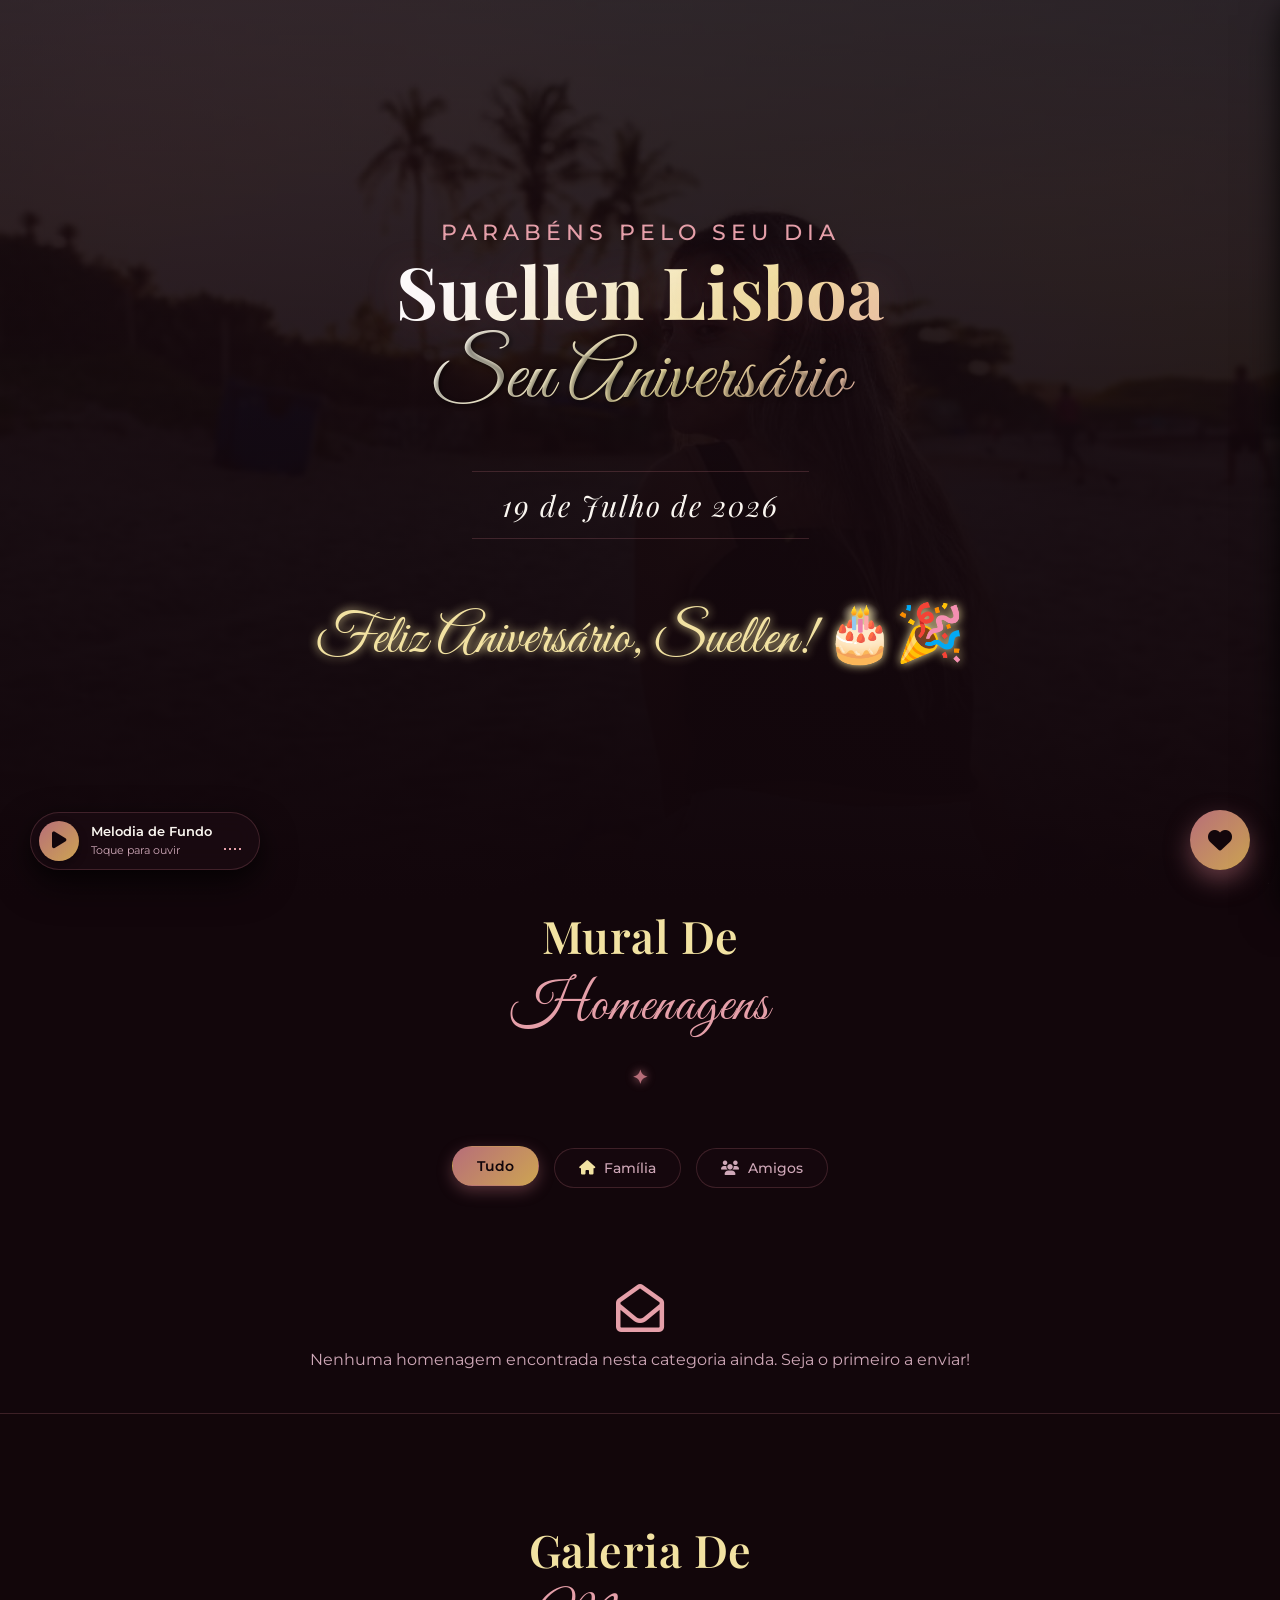
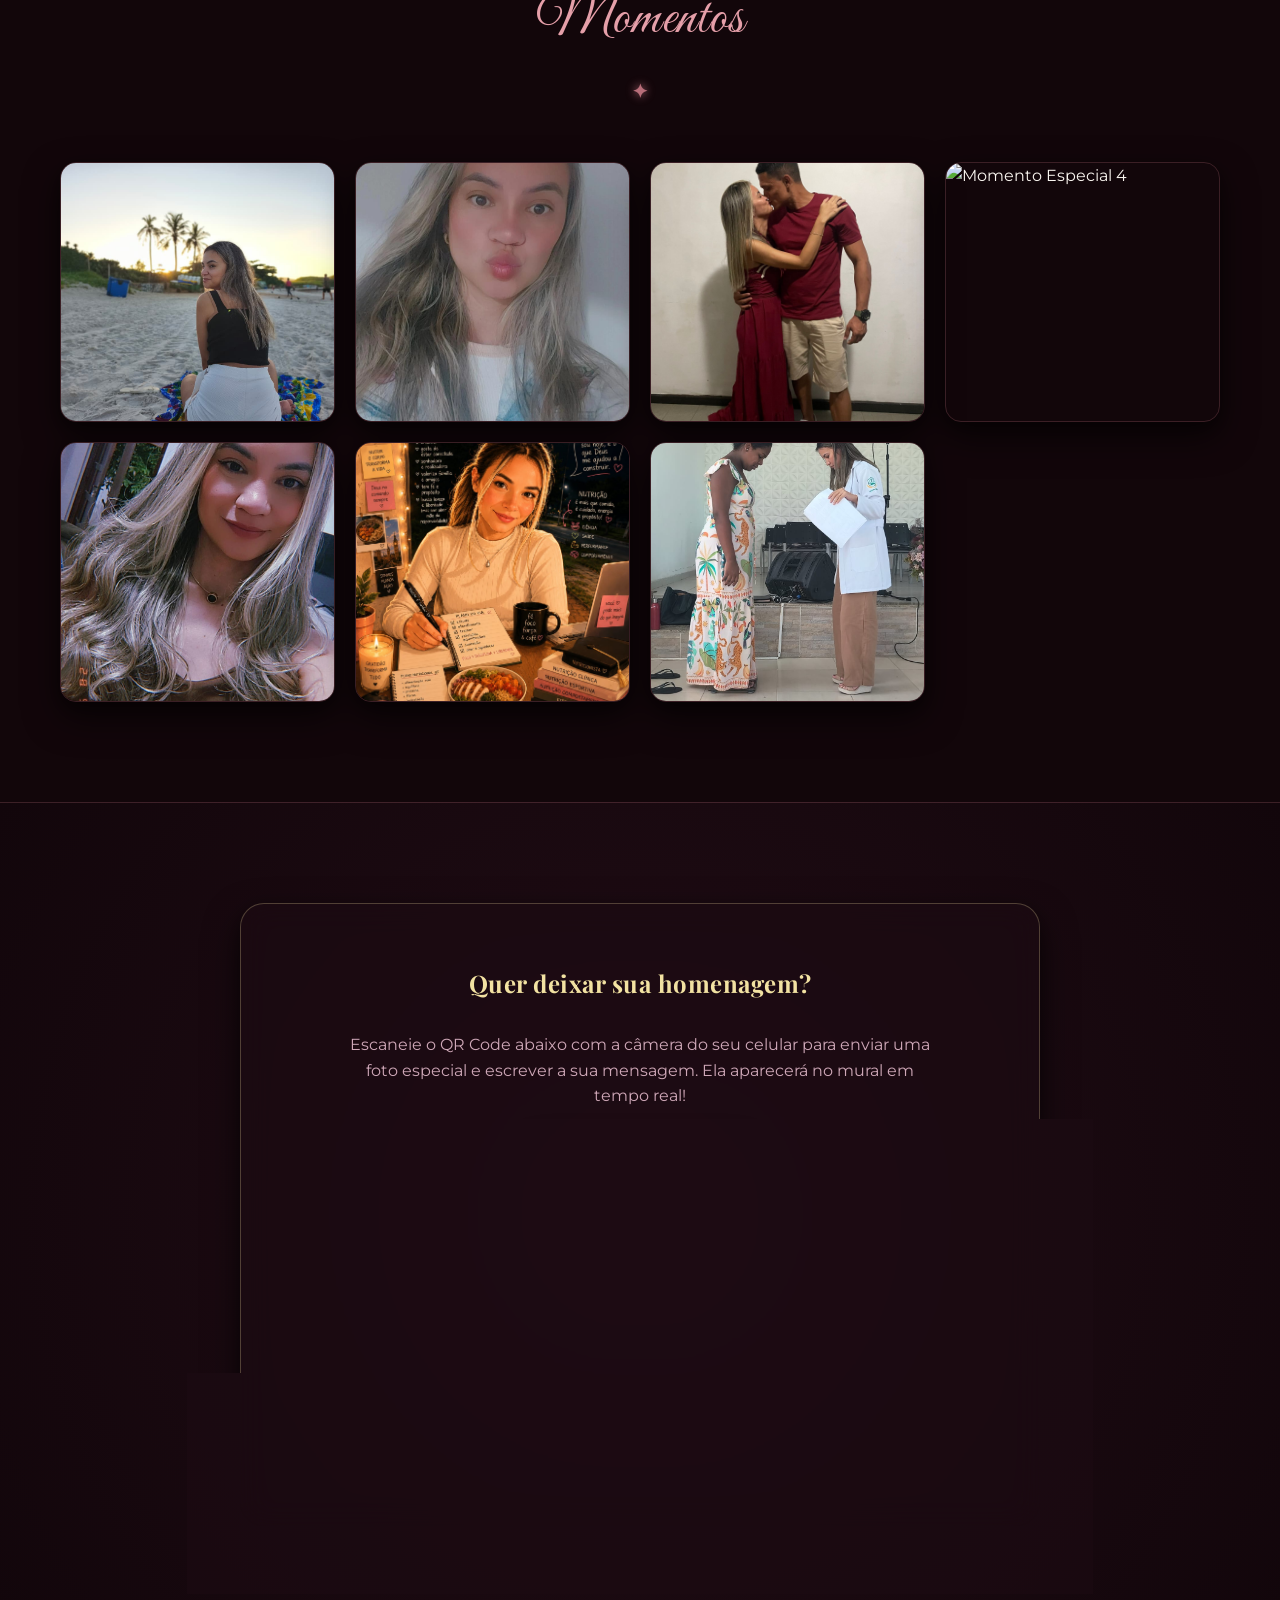
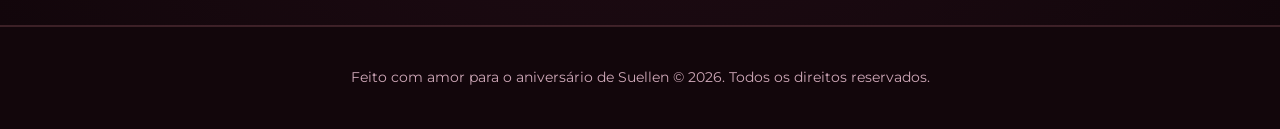
==== index.html @ 2caf9945 "Initial commit - Suellen Lisboa Birthday Tribute Site" ====
<!DOCTYPE html>
<html lang="pt-BR">
<head>
    <meta charset="UTF-8">
    <meta name="viewport" content="width=device-width, initial-scale=1.0">
    <title>Suellen Lima Da Conceição Lisboa - 19/07/2026</title>
    
    <!-- SEO Meta Tags -->
    <meta name="description" content="Um espaço especial de homenagens e lembranças dedicado ao aniversário de Suellen Lima Da Conceição Lisboa.">
    <meta name="keywords" content="Suellen, aniversário, homenagens, fotos, mural digital">
    
    <!-- FontAwesome para Ícones Premium -->
    <link rel="stylesheet" href="https://cdnjs.cloudflare.com/ajax/libs/font-awesome/6.4.0/css/all.min.css">
    
    <!-- Estilos CSS -->
    <link rel="stylesheet" href="style.css">
</head>
<body>

    <!-- Recipiente para partículas flutuantes (corações/brilhos) -->
    <div class="hearts-container" id="hearts-container"></div>

    <!-- 1. PLAYER DE ÁUDIO FLUTUANTE -->
    <div class="audio-player" id="audio-player">
        <button class="audio-btn" id="audio-btn" aria-label="Tocar Música">
            <i class="fas fa-play" id="audio-icon"></i>
        </button>
        <div class="audio-info">
            <div class="audio-title">Melodia de Fundo</div>
            <div class="audio-artist">Toque para ouvir</div>
        </div>
        <div class="visualizer" id="visualizer">
            <span class="bar"></span>
            <span class="bar"></span>
            <span class="bar"></span>
            <span class="bar"></span>
        </div>
        <!-- Áudio de Fundo Instrumental Piano - Pode ser alterado por qualquer arquivo .mp3 -->
        <audio id="bg-music" loop>
            <source src="https://www.soundhelix.com/examples/mp3/SoundHelix-Song-8.mp3" type="audio/mpeg">
            Seu navegador não suporta áudio HTML5.
        </audio>
    </div>

    <!-- 2. HERO SECTION COM SLIDESHOW BACKGROUND -->
    <header class="hero" id="home">
        <div class="hero-slider-bg" id="hero-slider">
            <!-- Os slides serão injetados dinamicamente via JS com as fotos da Suellen -->
        </div>
        <div class="hero-overlay"></div>
        
        <div class="hero-content">
            <span class="hero-subtitle">Parabéns pelo seu dia</span>
            <h1 class="hero-title">
                Suellen Lisboa
                <span class="hero-cursive">Seu Aniversário</span>
            </h1>
            
            <div class="hero-date">19 de Julho de 2026</div>
            
            <!-- Cronômetro Regressivo -->
            <div class="countdown-container" id="countdown">
                <div class="countdown-box">
                    <span class="countdown-value" id="days">00</span>
                    <span class="countdown-label">Dias</span>
                </div>
                <div class="countdown-box">
                    <span class="countdown-value" id="hours">00</span>
                    <span class="countdown-label">Horas</span>
                </div>
                <div class="countdown-box">
                    <span class="countdown-value" id="minutes">00</span>
                    <span class="countdown-label">Minutos</span>
                </div>
                <div class="countdown-box">
                    <span class="countdown-value" id="seconds">00</span>
                    <span class="countdown-label">Segundos</span>
                </div>
            </div>
        </div>
    </header>

    <!-- 3. MURAL DE HOMENAGENS -->
    <section id="mural" class="container">
        <h2 class="section-title">Mural de <span>Homenagens</span></h2>
        
        <!-- Filtros do Mural -->
        <div class="mural-controls">
            <button class="filter-btn active" data-filter="all">Tudo</button>
            <button class="filter-btn" data-filter="familia"><i class="fas fa-home" style="color: #f2e2a2; margin-right: 5px;"></i> Família</button>
            <button class="filter-btn" data-filter="amigo"><i class="fas fa-users" style="margin-right: 5px;"></i> Amigos</button>
        </div>
        
        <!-- Grade do Mural -->
        <div class="mural-grid" id="mural-grid">
            <!-- Cartões de homenagens injetados dinamicamente pelo JS -->
        </div>
    </section>

    <!-- 4. GALERIA DE FOTOS (MOMENTOS ESPECIAIS) -->
    <section id="galeria" style="background: rgba(18, 6, 11, 0.5); border-top: 1px solid var(--border-glass);">
        <div class="container">
            <h2 class="section-title">Galeria de <span>Momentos</span></h2>
            
            <div class="gallery-grid" id="gallery-grid">
                <!-- Fotos locais injetadas via JS -->
            </div>
        </div>
    </section>

    <!-- 5. CTA / CONVITE PARA MANDAR DECLARAÇÃO -->
    <section id="enviar-cta" class="cta-section">
        <div class="container">
            <div class="cta-box">
                <h2>Quer deixar sua homenagem?</h2>
                <p style="color: var(--text-muted); max-width: 600px;">Escaneie o QR Code abaixo com a câmera do seu celular para enviar uma foto especial e escrever a sua mensagem. Ela aparecerá no mural em tempo real!</p>
                
                <div class="cta-qr" id="qr-container">
                    <img id="qr-code-img" src="" alt="QR Code para Envio">
                    <span class="cta-qr-label">ESCANEIE PARA ENVIAR</span>
                </div>
                
                <div>
                    <a href="form.html" class="btn-premium">
                        <i class="fas fa-paper-plane"></i> Enviar Homenagem
                    </a>
                </div>
            </div>
        </div>
    </section>

    <!-- 6. MODAL PARA LEITURA DE CARTA -->
    <div class="modal" id="tribute-modal">
        <div class="modal-overlay" id="modal-overlay"></div>
        <div class="modal-container">
            <button class="modal-close" id="modal-close"><i class="fas fa-times"></i></button>
            
            <div class="letter-header">
                <div class="letter-stamp"><i class="fas fa-heart"></i></div>
                <h3 class="letter-title" id="modal-sender">Nome do Remetente</h3>
                <div class="letter-date" id="modal-date">19/07/2026</div>
            </div>
            
            <img class="letter-photo" id="modal-photo" src="" alt="Foto da Homenagem" style="display: none;">
            
            <div class="letter-body" id="modal-message">
                Texto completo da homenagem...
            </div>
            
            <div class="letter-seal">S&Y</div>
        </div>
    </div>

    <!-- 7. BOTÃO FLUTUANTE (FAB) PARA ENVIO RÁPIDO -->
    <a href="form.html" class="floating-fab" title="Enviar Homenagem" aria-label="Enviar Homenagem">
        <i class="fas fa-heart"></i>
    </a>

    <!-- 8. TRIGGER OCULTO E PAINEL ADMINISTRATIVO -->
    <div class="admin-trigger" id="admin-trigger" title="Painel Admin">.</div>
    
    <div class="admin-panel" id="admin-panel">
        <div class="admin-header">
            <h3><i class="fas fa-cog"></i> Gerenciar Mural</h3>
            <button class="admin-close" id="admin-close-btn"><i class="fas fa-times"></i></button>
        </div>
        
        <div class="admin-actions">
            <h4>Ações do Banco</h4>
            <button class="admin-btn" id="btn-export-json"><i class="fas fa-download"></i> Exportar Dados (JSON)</button>
            
            <div class="file-input-wrapper">
                <button class="admin-btn"><i class="fas fa-upload"></i> Importar / Mesclar (JSON)</button>
                <input type="file" id="import-json-file" accept=".json">
            </div>
            
            <button class="admin-btn" id="btn-reset-db" style="background: rgba(255, 74, 90, 0.15); border-color: rgba(255, 74, 90, 0.4); color: #ff4a5a;"><i class="fas fa-trash-alt"></i> Resetar para Padrão</button>
        </div>
        
        <h4>Mensagens Enviadas</h4>
        <p style="font-size: 0.8rem; color: var(--text-muted); margin-bottom: 15px;">Aqui você pode excluir mensagens indesejadas.</p>
        <div class="tributes-list-admin" id="admin-tributes-list">
            <!-- Lista de mensagens para deletar injetada via JS -->
        </div>
    </div>

    <!-- Rodapé -->
    <footer style="text-align: center; padding: 40px 20px; border-top: 1px solid var(--border-glass); color: var(--text-muted); font-size: 0.85rem; background: var(--bg-dark);">
        <p>Feito com amor para o aniversário de Suellen &copy; 2026. Todos os direitos reservados.</p>
    </footer>

    <!-- Scripts JavaScript -->
    <script src="database.js"></script>
    <script src="app.js"></script>
</body>
</html>
---- style.css ----
/* 
 * style.css
 * Estilos visuais premium para o Aniversário de Suellen (19/07/2026)
 * Tema: Dark Rose & Rose Gold / Champagne Luxo
 */

@import url('https://fonts.googleapis.com/css2?family=Montserrat:wght@300;400;500;600;700&family=Playfair+Display:ital,wght@0,400;0,600;0,700;1,400&family=Great+Vibes&display=swap');

:root {
    --bg-dark: #12060b;
    --bg-dark-rgb: 18, 6, 11;
    --bg-dark-accent: #220d16;
    --bg-card: rgba(29, 12, 19, 0.65);
    --gold: #f2e2a2;
    --gold-rgb: 242, 226, 162;
    --gold-dark: #cda452;
    --rose-gold: #b76e79;
    --rose-gold-rgb: 183, 110, 121;
    --rose-gold-light: #e59fa9;
    --text-color: #faf6f0;
    --text-muted: #cfa8b8;
    --text-dark: #220d16;
    --font-serif: 'Playfair Display', serif;
    --font-sans: 'Montserrat', sans-serif;
    --font-cursive: 'Great Vibes', cursive;
    --border-glass: rgba(183, 110, 121, 0.25);
    --border-glass-gold: rgba(242, 226, 162, 0.25);
    --shadow-premium: 0 15px 35px rgba(0, 0, 0, 0.6), 0 5px 15px rgba(0, 0, 0, 0.3);
    --transition: all 0.4s cubic-bezier(0.165, 0.84, 0.44, 1);
}

/* Reset & Base */
* {
    margin: 0;
    padding: 0;
    box-sizing: border-box;
}

html {
    scroll-behavior: smooth;
    font-size: 16px;
}

body {
    background-color: var(--bg-dark);
    background-image: 
        radial-gradient(circle at 10% 20%, rgba(87, 19, 39, 0.3) 0%, transparent 40%),
        radial-gradient(circle at 90% 80%, rgba(135, 83, 93, 0.25) 0%, transparent 50%),
        radial-gradient(circle at 50% 50%, rgba(18, 6, 11, 1) 0%, rgba(10, 3, 6, 1) 100%);
    background-attachment: fixed;
    color: var(--text-color);
    font-family: var(--font-sans);
    overflow-x: hidden;
    line-height: 1.6;
}

/* Scrollbar Custom */
::-webkit-scrollbar {
    width: 8px;
}
::-webkit-scrollbar-track {
    background: var(--bg-dark);
}
::-webkit-scrollbar-thumb {
    background: var(--rose-gold);
    border-radius: 4px;
}
::-webkit-scrollbar-thumb:hover {
    background: var(--gold);
}

/* Typography & Titles */
h1, h2, h3, h4, h5 {
    font-family: var(--font-serif);
    font-weight: 700;
    letter-spacing: 0.5px;
    color: var(--gold);
}

.section-title {
    text-align: center;
    font-size: 2.8rem;
    margin-bottom: 3.5rem;
    position: relative;
    font-weight: 600;
    text-transform: capitalize;
}

.section-title span {
    font-family: var(--font-cursive);
    color: var(--rose-gold-light);
    font-size: 3.5rem;
    display: block;
    font-weight: normal;
    margin-top: -10px;
    letter-spacing: 1px;
}

.section-title::after {
    content: '✦';
    font-size: 1.2rem;
    color: var(--rose-gold);
    display: block;
    margin-top: 10px;
    text-shadow: 0 0 10px var(--rose-gold);
}

/* Layout Elements */
.container {
    max-width: 1200px;
    margin: 0 auto;
    padding: 0 20px;
}

section {
    padding: 100px 0;
    position: relative;
}

/* Background floating elements (JS controlled) */
.hearts-container {
    position: fixed;
    top: 0;
    left: 0;
    width: 100%;
    height: 100%;
    pointer-events: none;
    z-index: 1;
    overflow: hidden;
}

.heart-particle {
    position: absolute;
    color: rgba(183, 110, 121, 0.15);
    font-size: 1.5rem;
    animation: floatHeart 12s linear infinite;
    bottom: -50px;
    text-shadow: 0 0 5px rgba(183, 110, 121, 0.3);
}

@keyframes floatHeart {
    0% {
        transform: translateY(0) rotate(0deg) translateX(0);
        opacity: 0;
    }
    10% {
        opacity: 1;
    }
    90% {
        opacity: 1;
    }
    100% {
        transform: translateY(-105vh) rotate(360deg) translateX(50px);
        opacity: 0;
    }
}

/* 1. HERO SECTION */
.hero {
    min-height: 100vh;
    display: flex;
    flex-direction: column;
    justify-content: center;
    align-items: center;
    position: relative;
    padding: 50px 20px;
    overflow: hidden;
}

.hero-slider-bg {
    position: absolute;
    top: 0;
    left: 0;
    width: 100%;
    height: 100%;
    z-index: -2;
}

.slide {
    position: absolute;
    top: 0;
    left: 0;
    width: 100%;
    height: 100%;
    opacity: 0;
    background-size: cover;
    background-position: center;
    transition: opacity 1.8s ease-in-out;
}

.slide.active {
    opacity: 0.35;
}

.hero-overlay {
    position: absolute;
    top: 0;
    left: 0;
    width: 100%;
    height: 100%;
    background: linear-gradient(to bottom, rgba(18,6,11,0.6) 0%, rgba(18,6,11,0.85) 60%, rgba(18,6,11,1) 100%);
    z-index: -1;
}

.hero-content {
    text-align: center;
    z-index: 2;
    max-width: 800px;
    animation: fadeInUp 1.2s cubic-bezier(0.16, 1, 0.3, 1);
}

.hero-subtitle {
    font-size: 1.4rem;
    text-transform: uppercase;
    letter-spacing: 5px;
    color: var(--rose-gold-light);
    margin-bottom: 1rem;
    font-weight: 500;
}

.hero-title {
    font-size: 4.5rem;
    font-weight: 700;
    line-height: 1.1;
    margin-bottom: 1.5rem;
    background: linear-gradient(135deg, #ffffff 20%, var(--gold) 60%, var(--rose-gold-light) 100%);
    -webkit-background-clip: text;
    -webkit-text-fill-color: transparent;
    text-shadow: 0 0 40px rgba(183, 110, 121, 0.2);
}

.hero-cursive {
    font-family: var(--font-cursive);
    color: var(--gold);
    font-size: 5rem;
    display: block;
    margin-top: 5px;
    font-weight: normal;
    text-shadow: 2px 2px 4px rgba(0, 0, 0, 0.5);
}

.hero-date {
    font-family: var(--font-serif);
    font-size: 1.8rem;
    font-style: italic;
    color: var(--text-color);
    border-top: 1px solid var(--border-glass);
    border-bottom: 1px solid var(--border-glass);
    padding: 10px 30px;
    display: inline-block;
    margin: 1.5rem 0;
    letter-spacing: 2px;
}

/* Countdown Timer */
.countdown-container {
    display: flex;
    justify-content: center;
    gap: 20px;
    margin-top: 2rem;
    animation: fadeInUp 1.5s cubic-bezier(0.16, 1, 0.3, 1);
}

.countdown-box {
    background: var(--bg-card);
    border: 1px solid var(--border-glass);
    border-radius: 12px;
    padding: 15px 25px;
    min-width: 90px;
    text-align: center;
    box-shadow: var(--shadow-premium);
    backdrop-filter: blur(10px);
    transition: var(--transition);
}

.countdown-box:hover {
    border-color: var(--border-glass-gold);
    transform: translateY(-5px);
}

.countdown-value {
    font-size: 2.5rem;
    font-weight: 700;
    color: var(--gold);
    display: block;
    font-family: var(--font-serif);
}

.countdown-label {
    font-size: 0.75rem;
    text-transform: uppercase;
    letter-spacing: 2px;
    color: var(--text-muted);
}

/* Floating Audio Player */
.audio-player {
    position: fixed;
    bottom: 30px;
    left: 30px;
    background: var(--bg-card);
    border: 1px solid var(--border-glass);
    border-radius: 50px;
    padding: 8px 18px 8px 8px;
    display: flex;
    align-items: center;
    gap: 12px;
    z-index: 100;
    box-shadow: var(--shadow-premium);
    backdrop-filter: blur(12px);
    transition: var(--transition);
}

.audio-player:hover {
    border-color: var(--border-glass-gold);
}

.audio-btn {
    width: 40px;
    height: 40px;
    border-radius: 50%;
    background: linear-gradient(135deg, var(--rose-gold), var(--gold-dark));
    border: none;
    cursor: pointer;
    display: flex;
    align-items: center;
    justify-content: center;
    color: var(--bg-dark);
    font-size: 1.2rem;
    box-shadow: 0 4px 10px rgba(0,0,0,0.3);
    transition: var(--transition);
}

.audio-btn:hover {
    transform: scale(1.1);
    background: linear-gradient(135deg, var(--rose-gold-light), var(--gold));
}

.audio-info {
    font-size: 0.8rem;
}

.audio-title {
    font-weight: 600;
    color: var(--text-color);
    white-space: nowrap;
}

.audio-artist {
    color: var(--text-muted);
    font-size: 0.7rem;
}

/* Visualizer dynamic animation */
.visualizer {
    display: flex;
    align-items: flex-end;
    gap: 3px;
    height: 18px;
}

.bar {
    width: 2px;
    background-color: var(--rose-gold-light);
    height: 2px;
    transition: height 0.3s ease;
}

.audio-player.playing .bar {
    animation: jump 0.8s ease-in-out infinite alternate;
}

.audio-player.playing .bar:nth-child(2) { animation-delay: 0.2s; }
.audio-player.playing .bar:nth-child(3) { animation-delay: 0.4s; }
.audio-player.playing .bar:nth-child(4) { animation-delay: 0.1s; }

@keyframes jump {
    0% { height: 2px; }
    100% { height: 18px; }
}


/* 2. MURAL DE HOMENAGENS */
.mural-controls {
    display: flex;
    justify-content: center;
    flex-wrap: wrap;
    gap: 15px;
    margin-bottom: 3.5rem;
    z-index: 5;
    position: relative;
}

.filter-btn {
    background: rgba(29, 12, 19, 0.4);
    border: 1px solid var(--border-glass);
    color: var(--text-muted);
    padding: 10px 24px;
    border-radius: 30px;
    font-family: var(--font-sans);
    font-size: 0.9rem;
    font-weight: 500;
    cursor: pointer;
    transition: var(--transition);
    backdrop-filter: blur(5px);
}

.filter-btn:hover, .filter-btn.active {
    background: linear-gradient(135deg, var(--rose-gold), var(--gold-dark));
    color: var(--bg-dark);
    font-weight: 600;
    border-color: transparent;
    box-shadow: 0 5px 15px rgba(183, 110, 121, 0.4);
    transform: translateY(-2px);
}

/* Grid Masonry-ish */
.mural-grid {
    display: grid;
    grid-template-columns: repeat(auto-fill, minmax(320px, 1fr));
    gap: 30px;
    z-index: 5;
    position: relative;
}

.tribute-card {
    background: var(--bg-card);
    border: 1px solid var(--border-glass);
    border-radius: 16px;
    padding: 25px;
    display: flex;
    flex-direction: column;
    box-shadow: var(--shadow-premium);
    backdrop-filter: blur(12px);
    transition: var(--transition);
    cursor: pointer;
    overflow: hidden;
    position: relative;
}

.tribute-card::before {
    content: '';
    position: absolute;
    top: 0;
    left: 0;
    width: 100%;
    height: 100%;
    background: linear-gradient(135deg, rgba(183, 110, 121, 0.1) 0%, transparent 50%);
    pointer-events: none;
    transition: var(--transition);
}

.tribute-card:hover {
    transform: translateY(-8px) scale(1.02);
    border-color: var(--border-glass-gold);
    box-shadow: 0 20px 40px rgba(0,0,0,0.8), 0 0 20px rgba(242, 226, 162, 0.15);
}

.tribute-card-photo {
    width: 100%;
    height: 200px;
    border-radius: 10px;
    object-fit: cover;
    margin-bottom: 20px;
    border: 1px solid rgba(255,255,255,0.05);
    transition: var(--transition);
}

.tribute-card:hover .tribute-card-photo {
    transform: scale(1.03);
}

.tribute-header {
    display: flex;
    justify-content: space-between;
    align-items: center;
    margin-bottom: 15px;
}

.tribute-sender {
    font-family: var(--font-serif);
    font-size: 1.3rem;
    font-weight: 600;
    color: var(--gold);
}

.tribute-relation {
    font-size: 0.75rem;
    text-transform: uppercase;
    letter-spacing: 1px;
    padding: 4px 12px;
    border-radius: 20px;
    font-weight: 600;
}

.relation-amor {
    background: rgba(183, 110, 121, 0.25);
    color: var(--rose-gold-light);
    border: 1px solid rgba(183, 110, 121, 0.5);
}

.relation-familia {
    background: rgba(242, 226, 162, 0.15);
    color: var(--gold);
    border: 1px solid rgba(242, 226, 162, 0.4);
}

.relation-amigo {
    background: rgba(255, 255, 255, 0.1);
    color: var(--text-color);
    border: 1px solid rgba(255, 255, 255, 0.2);
}

.tribute-text {
    font-size: 0.95rem;
    color: var(--text-muted);
    line-height: 1.6;
    display: -webkit-box;
    -webkit-line-clamp: 4;
    -webkit-box-orient: vertical;
    overflow: hidden;
    margin-bottom: 20px;
    flex-grow: 1;
    font-style: italic;
}

.tribute-footer {
    display: flex;
    justify-content: space-between;
    align-items: center;
    border-top: 1px solid rgba(183, 110, 121, 0.1);
    padding-top: 15px;
    font-size: 0.8rem;
    color: var(--text-muted);
}

.tribute-readmore {
    color: var(--rose-gold-light);
    font-weight: 600;
    display: flex;
    align-items: center;
    gap: 5px;
}

.tribute-card:hover .tribute-readmore {
    color: var(--gold);
}


/* 3. ENVELOPE MODAL DE LEITURA */
.modal {
    position: fixed;
    top: 0;
    left: 0;
    width: 100%;
    height: 100%;
    z-index: 1000;
    display: flex;
    justify-content: center;
    align-items: center;
    opacity: 0;
    pointer-events: none;
    transition: opacity 0.5s ease;
}

.modal.active {
    opacity: 1;
    pointer-events: auto;
}

.modal-overlay {
    position: absolute;
    width: 100%;
    height: 100%;
    background: rgba(10, 3, 6, 0.9);
    backdrop-filter: blur(8px);
}

.modal-container {
    background: #faf6f0; /* Fundo de carta real */
    color: var(--text-dark);
    width: 90%;
    max-width: 650px;
    max-height: 85vh;
    border-radius: 20px;
    box-shadow: 0 25px 60px rgba(0, 0, 0, 0.8), inset 0 0 40px rgba(183, 110, 121, 0.15);
    z-index: 2;
    position: relative;
    overflow-y: auto;
    padding: 50px 40px;
    transform: scale(0.8) translateY(30px);
    transition: transform 0.5s cubic-bezier(0.175, 0.885, 0.32, 1.275);
    border: 3px double #dcd0bc;
}

.modal.active .modal-container {
    transform: scale(1) translateY(0);
}

.modal-close {
    position: absolute;
    top: 20px;
    right: 20px;
    background: rgba(34, 13, 22, 0.1);
    border: none;
    width: 35px;
    height: 35px;
    border-radius: 50%;
    display: flex;
    align-items: center;
    justify-content: center;
    cursor: pointer;
    font-size: 1.2rem;
    color: var(--text-dark);
    transition: var(--transition);
}

.modal-close:hover {
    background: var(--text-dark);
    color: #faf6f0;
}

.letter-header {
    text-align: center;
    margin-bottom: 25px;
}

.letter-stamp {
    font-family: var(--font-cursive);
    color: var(--rose-gold);
    font-size: 2.2rem;
    margin-bottom: 5px;
}

.letter-title {
    font-family: var(--font-serif);
    font-size: 2.2rem;
    color: var(--text-dark);
    margin-bottom: 5px;
}

.letter-date {
    font-size: 0.85rem;
    color: #887;
    font-style: italic;
    letter-spacing: 1px;
}

.letter-photo {
    width: 100%;
    max-height: 300px;
    object-fit: cover;
    border-radius: 12px;
    margin: 20px 0;
    box-shadow: 0 10px 25px rgba(0,0,0,0.15);
    border: 5px solid #fff;
}

.letter-body {
    font-family: var(--font-serif);
    font-size: 1.2rem;
    line-height: 1.8;
    color: #403035;
    font-style: italic;
    text-align: justify;
    margin: 25px 0;
    position: relative;
}

/* Wax Seal decoration */
.letter-seal {
    width: 60px;
    height: 60px;
    background: radial-gradient(circle, #ab233c 0%, #761225 100%);
    border-radius: 50%;
    margin: 30px auto 0 auto;
    position: relative;
    box-shadow: 0 4px 10px rgba(0,0,0,0.3);
    display: flex;
    align-items: center;
    justify-content: center;
    color: var(--gold);
    font-family: var(--font-serif);
    font-weight: bold;
    font-size: 1.3rem;
}

.letter-seal::before {
    content: '';
    position: absolute;
    width: 70px;
    height: 70px;
    border: 2px dashed rgba(118, 18, 37, 0.4);
    border-radius: 50%;
    top: -5px;
    left: -5px;
    pointer-events: none;
}


/* 4. GALERIA DE FOTOS */
.gallery-grid {
    display: grid;
    grid-template-columns: repeat(auto-fill, minmax(260px, 1fr));
    grid-auto-rows: 260px;
    gap: 20px;
    z-index: 5;
    position: relative;
}

.gallery-item {
    position: relative;
    border-radius: 16px;
    overflow: hidden;
    box-shadow: var(--shadow-premium);
    border: 1px solid var(--border-glass);
    cursor: pointer;
    transition: var(--transition);
}

.gallery-item img {
    width: 100%;
    height: 100%;
    object-fit: cover;
    transition: transform 0.6s ease;
}

.gallery-overlay {
    position: absolute;
    top: 0;
    left: 0;
    width: 100%;
    height: 100%;
    background: linear-gradient(to top, rgba(18, 6, 11, 0.95) 0%, rgba(18, 6, 11, 0.2) 60%, transparent 100%);
    opacity: 0;
    display: flex;
    flex-direction: column;
    justify-content: flex-end;
    padding: 20px;
    transition: opacity 0.4s ease;
}

.gallery-caption {
    font-family: var(--font-serif);
    color: var(--gold);
    font-size: 1.2rem;
    transform: translateY(20px);
    transition: transform 0.4s cubic-bezier(0.165, 0.84, 0.44, 1);
}

.gallery-item:hover {
    transform: translateY(-5px);
    border-color: var(--border-glass-gold);
    box-shadow: 0 20px 40px rgba(0,0,0,0.7);
}

.gallery-item:hover img {
    transform: scale(1.1);
}

.gallery-item:hover .gallery-overlay {
    opacity: 1;
}

.gallery-item:hover .gallery-caption {
    transform: translateY(0);
}


/* 5. PORTAL E BOTÃO FLUTUANTE DE ENVIO (CTA) */
.cta-section {
    text-align: center;
    background: radial-gradient(circle at center, var(--bg-dark-accent) 0%, var(--bg-dark) 100%);
    border-top: 1px solid var(--border-glass);
    border-bottom: 1px solid var(--border-glass);
}

.cta-box {
    background: var(--bg-card);
    border: 1px solid var(--border-glass-gold);
    border-radius: 24px;
    padding: 60px 40px;
    max-width: 800px;
    margin: 0 auto;
    backdrop-filter: blur(15px);
    box-shadow: var(--shadow-premium);
    display: flex;
    flex-direction: column;
    align-items: center;
    gap: 30px;
}

.cta-qr {
    background: #fff;
    padding: 15px;
    border-radius: 16px;
    box-shadow: 0 10px 30px rgba(0,0,0,0.5);
    display: flex;
    flex-direction: column;
    align-items: center;
    gap: 10px;
}

.cta-qr img {
    width: 180px;
    height: 180px;
}

.cta-qr-label {
    font-size: 0.8rem;
    color: var(--bg-dark);
    font-weight: 700;
    letter-spacing: 1px;
}

.btn-premium {
    background: linear-gradient(135deg, var(--rose-gold), var(--gold-dark));
    color: var(--bg-dark);
    padding: 16px 36px;
    border-radius: 50px;
    font-weight: 700;
    text-decoration: none;
    letter-spacing: 1.5px;
    text-transform: uppercase;
    font-size: 0.9rem;
    display: inline-flex;
    align-items: center;
    gap: 10px;
    box-shadow: 0 10px 25px rgba(183, 110, 121, 0.4);
    transition: var(--transition);
    border: none;
    cursor: pointer;
}

.btn-premium:hover {
    background: linear-gradient(135deg, var(--rose-gold-light), var(--gold));
    transform: translateY(-3px);
    box-shadow: 0 15px 30px rgba(242, 226, 162, 0.5);
}

/* Floating Action Button (FAB) */
.floating-fab {
    position: fixed;
    bottom: 30px;
    right: 30px;
    width: 60px;
    height: 60px;
    border-radius: 50%;
    background: linear-gradient(135deg, var(--rose-gold), var(--gold-dark));
    color: var(--bg-dark);
    display: flex;
    align-items: center;
    justify-content: center;
    font-size: 1.5rem;
    box-shadow: 0 10px 25px rgba(183, 110, 121, 0.5);
    text-decoration: none;
    z-index: 99;
    transition: var(--transition);
    animation: fabGlow 2.5s infinite;
}

.floating-fab:hover {
    transform: scale(1.1) rotate(15deg);
    background: linear-gradient(135deg, var(--rose-gold-light), var(--gold));
}

@keyframes fabGlow {
    0% {
        box-shadow: 0 0 0 0 rgba(183, 110, 121, 0.7);
    }
    70% {
        box-shadow: 0 0 0 15px rgba(183, 110, 121, 0);
    }
    100% {
        box-shadow: 0 0 0 0 rgba(183, 110, 121, 0);
    }
}


/* 6. PAINEL ADMIN OCORRIDO */
.admin-trigger {
    position: absolute;
    bottom: 10px;
    right: 10px;
    font-size: 0.8rem;
    color: rgba(255,255,255,0.05);
    cursor: pointer;
    user-select: none;
}

.admin-panel {
    position: fixed;
    top: 0;
    right: -450px;
    width: 450px;
    max-width: 100%;
    height: 100%;
    background: var(--bg-dark-accent);
    border-left: 1px solid var(--border-glass);
    z-index: 1001;
    box-shadow: var(--shadow-premium);
    transition: right 0.5s cubic-bezier(0.16, 1, 0.3, 1);
    padding: 40px 30px;
    display: flex;
    flex-direction: column;
    overflow-y: auto;
}

.admin-panel.active {
    right: 0;
}

.admin-header {
    display: flex;
    justify-content: space-between;
    align-items: center;
    margin-bottom: 30px;
    border-bottom: 1px solid var(--border-glass);
    padding-bottom: 15px;
}

.admin-close {
    background: none;
    border: none;
    color: var(--text-color);
    font-size: 1.5rem;
    cursor: pointer;
}

.admin-actions {
    display: flex;
    flex-direction: column;
    gap: 15px;
    margin-bottom: 30px;
}

.admin-btn {
    background: rgba(255,255,255,0.05);
    border: 1px solid var(--border-glass);
    color: var(--text-color);
    padding: 12px;
    border-radius: 8px;
    font-size: 0.9rem;
    cursor: pointer;
    width: 100%;
    text-align: center;
    transition: var(--transition);
}

.admin-btn:hover {
    background: rgba(183, 110, 121, 0.2);
    border-color: var(--rose-gold);
}

.file-input-wrapper {
    position: relative;
    overflow: hidden;
    display: inline-block;
    width: 100%;
}

.file-input-wrapper input[type=file] {
    font-size: 100px;
    position: absolute;
    left: 0;
    top: 0;
    opacity: 0;
    cursor: pointer;
}

.tributes-list-admin {
    display: flex;
    flex-direction: column;
    gap: 10px;
    overflow-y: auto;
    flex-grow: 1;
}

.tribute-item-admin {
    display: flex;
    justify-content: space-between;
    align-items: center;
    background: rgba(0,0,0,0.2);
    padding: 12px 15px;
    border-radius: 8px;
    border: 1px solid rgba(255,255,255,0.05);
}

.admin-tribute-info h5 {
    color: var(--gold);
    font-size: 0.95rem;
}

.admin-tribute-info p {
    font-size: 0.75rem;
    color: var(--text-muted);
}

.delete-tribute-btn {
    background: none;
    border: none;
    color: #e59fa9;
    cursor: pointer;
    font-size: 1.1rem;
    padding: 5px;
    transition: var(--transition);
}

.delete-tribute-btn:hover {
    color: #ff4a5a;
    transform: scale(1.1);
}


/* 7. ESTILOS DO FORMULÁRIO DE ENVIO (FORM.HTML) */
.form-page-body {
    min-height: 100vh;
    display: flex;
    justify-content: center;
    align-items: center;
    padding: 40px 20px;
}

.form-card {
    background: var(--bg-card);
    border: 1px solid var(--border-glass-gold);
    width: 100%;
    max-width: 550px;
    border-radius: 24px;
    padding: 40px 30px;
    box-shadow: var(--shadow-premium);
    backdrop-filter: blur(15px);
    position: relative;
    overflow: hidden;
}

.back-link:hover {
    color: var(--gold) !important;
    transform: translateX(-3px);
}

.form-header {
    text-align: center;
    margin-bottom: 30px;
}

.form-header h2 {
    font-size: 2.2rem;
    color: var(--gold);
    margin-bottom: 5px;
}

.form-header p {
    color: var(--text-muted);
    font-size: 0.9rem;
}

.form-group {
    margin-bottom: 22px;
}

.form-group label {
    display: block;
    font-size: 0.85rem;
    color: var(--rose-gold-light);
    margin-bottom: 8px;
    font-weight: 600;
    text-transform: uppercase;
    letter-spacing: 1px;
}

.form-control {
    width: 100%;
    background: rgba(0, 0, 0, 0.4);
    border: 1px solid var(--border-glass);
    border-radius: 10px;
    padding: 12px 16px;
    color: var(--text-color);
    font-family: var(--font-sans);
    font-size: 0.95rem;
    transition: var(--transition);
}

.form-control:focus {
    outline: none;
    border-color: var(--gold);
    box-shadow: 0 0 10px rgba(242, 226, 162, 0.2);
    background: rgba(0, 0, 0, 0.6);
}

/* Radio chips relationship selector */
.relation-selector {
    display: grid;
    grid-template-columns: repeat(2, 1fr);
    gap: 10px;
}

.relation-option {
    position: relative;
}

.relation-option input {
    position: absolute;
    opacity: 0;
    width: 0;
    height: 0;
}

.relation-label {
    display: block;
    background: rgba(0, 0, 0, 0.3);
    border: 1px solid var(--border-glass);
    padding: 12px;
    text-align: center;
    border-radius: 10px;
    font-size: 0.85rem;
    font-weight: 500;
    cursor: pointer;
    transition: var(--transition);
    color: var(--text-muted);
}

.relation-option input:checked + .relation-label {
    background: rgba(183, 110, 121, 0.25);
    border-color: var(--rose-gold);
    color: var(--rose-gold-light);
    font-weight: 600;
    box-shadow: inset 0 0 8px rgba(183, 110, 121, 0.2);
}

.relation-option:nth-child(2) input:checked + .relation-label {
    background: rgba(242, 226, 162, 0.15);
    border-color: var(--gold);
    color: var(--gold);
}

/* Photo Upload */
.upload-area {
    border: 2px dashed var(--border-glass);
    border-radius: 12px;
    padding: 25px;
    text-align: center;
    cursor: pointer;
    transition: var(--transition);
    background: rgba(0, 0, 0, 0.2);
    position: relative;
}

.upload-area:hover {
    border-color: var(--gold);
    background: rgba(0, 0, 0, 0.3);
}

.upload-icon {
    font-size: 2.2rem;
    color: var(--rose-gold-light);
    margin-bottom: 10px;
    display: block;
}

.upload-text {
    font-size: 0.85rem;
    color: var(--text-muted);
}

.upload-text span {
    color: var(--gold);
    font-weight: 600;
}

#photo-preview-container {
    margin-top: 15px;
    position: relative;
    display: none;
}

#photo-preview {
    width: 100%;
    max-height: 250px;
    object-fit: cover;
    border-radius: 8px;
    border: 1px solid var(--border-glass);
}

.remove-photo-btn {
    position: absolute;
    top: 10px;
    right: 10px;
    background: rgba(18, 6, 11, 0.8);
    border: none;
    color: #fff;
    width: 30px;
    height: 30px;
    border-radius: 50%;
    cursor: pointer;
    display: flex;
    align-items: center;
    justify-content: center;
    transition: var(--transition);
}

.remove-photo-btn:hover {
    background: #ff4a5a;
}

/* Success Animation Card state */
.success-card {
    text-align: center;
    display: none;
    animation: scaleIn 0.6s cubic-bezier(0.175, 0.885, 0.32, 1.275);
}

.success-icon {
    font-size: 4rem;
    color: var(--gold);
    margin-bottom: 20px;
    display: inline-block;
    animation: heartbeat 1.5s infinite;
}

/* Success Animation Elements */
.paper-plane-animation {
    width: 120px;
    height: 120px;
    margin: 0 auto 20px auto;
    position: relative;
}

.paper-plane {
    font-size: 3.5rem;
    color: var(--rose-gold-light);
    position: absolute;
    top: 50%;
    left: 50%;
    transform: translate(-50%, -50%);
}

.success-card.active .paper-plane {
    animation: flyAway 2s ease-in-out forwards;
}

@keyframes flyAway {
    0% {
        transform: translate(-50%, -50%) rotate(0deg) scale(1);
        opacity: 1;
    }
    30% {
        transform: translate(-10%, -30%) rotate(-15deg) scale(0.9);
        opacity: 1;
    }
    100% {
        transform: translate(250px, -250px) rotate(-45deg) scale(0.2);
        opacity: 0;
    }
}


/* Animations Utilities */
@keyframes fadeInUp {
    from {
        opacity: 0;
        transform: translateY(30px);
    }
    to {
        opacity: 1;
        transform: translateY(0);
    }
}

@keyframes scaleIn {
    from {
        opacity: 0;
        transform: scale(0.8);
    }
    to {
        opacity: 1;
        transform: scale(1);
    }
}

@keyframes heartbeat {
    0% { transform: scale(1); }
    14% { transform: scale(1.15); }
    28% { transform: scale(1); }
    42% { transform: scale(1.15); }
    70% { transform: scale(1); }
}

/* Responsive Queries */
@media (max-width: 992px) {
    .hero-title {
        font-size: 3.8rem;
    }
    .hero-cursive {
        font-size: 4rem;
    }
    .section-title {
        font-size: 2.3rem;
    }
    .section-title span {
        font-size: 2.8rem;
    }
}

@media (max-width: 768px) {
    .hero-title {
        font-size: 3rem;
    }
    .hero-cursive {
        font-size: 3.2rem;
    }
    .hero-date {
        font-size: 1.3rem;
        padding: 8px 20px;
    }
    .countdown-container {
        gap: 12px;
    }
    .countdown-box {
        padding: 10px 15px;
        min-width: 75px;
    }
    .countdown-value {
        font-size: 1.8rem;
    }
    .mural-grid {
        grid-template-columns: 1fr;
    }
    .modal-container {
        padding: 35px 25px;
    }
    .letter-title {
        font-size: 1.8rem;
    }
    .audio-player {
        bottom: 20px;
        left: 20px;
    }
    .floating-fab {
        bottom: 20px;
        right: 20px;
    }
    .admin-panel {
        width: 100%;
        right: -100%;
    }
}

@media (max-width: 480px) {
    .hero-title {
        font-size: 2.4rem;
    }
    .hero-cursive {
        font-size: 2.6rem;
    }
    .countdown-container {
        flex-wrap: wrap;
    }
    .countdown-box {
        flex: 1 1 40%;
    }
    .relation-selector {
        grid-template-columns: 1fr;
    }
    .form-card {
        padding: 30px 15px;
    }
}
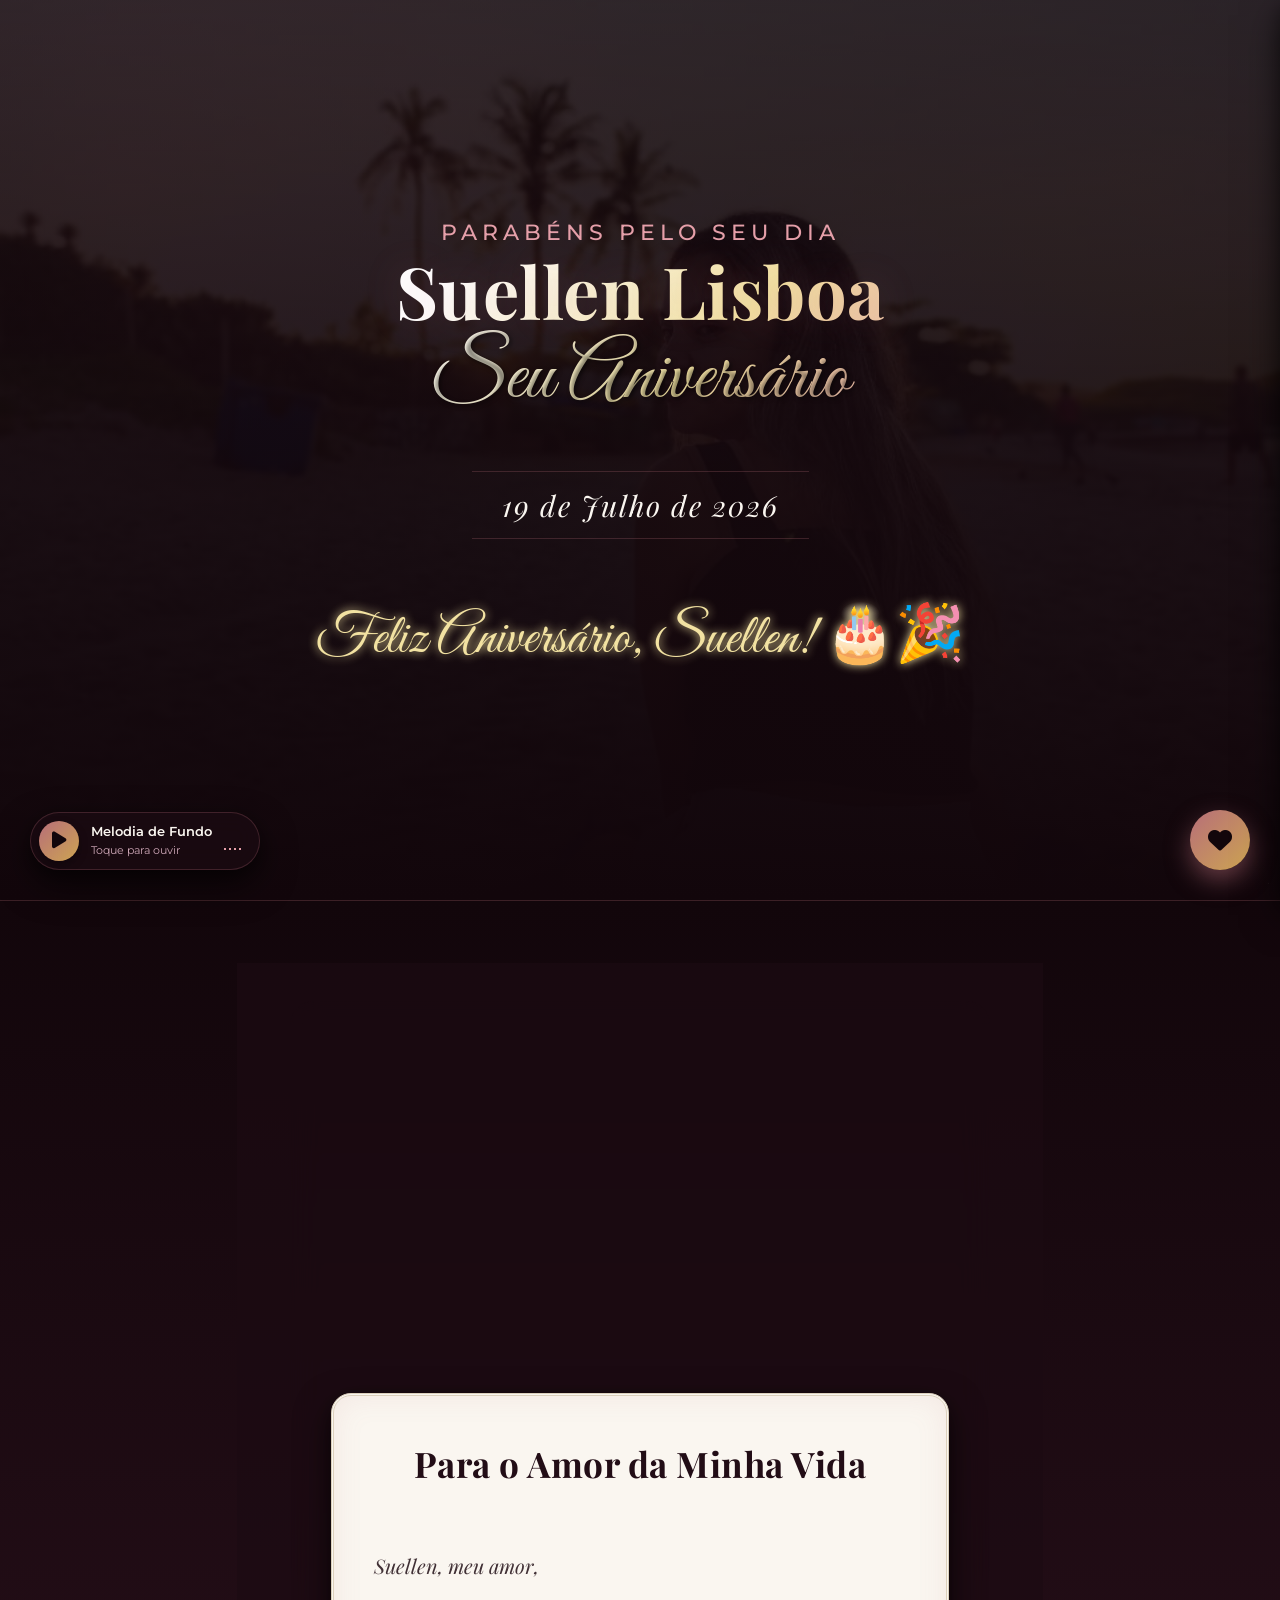
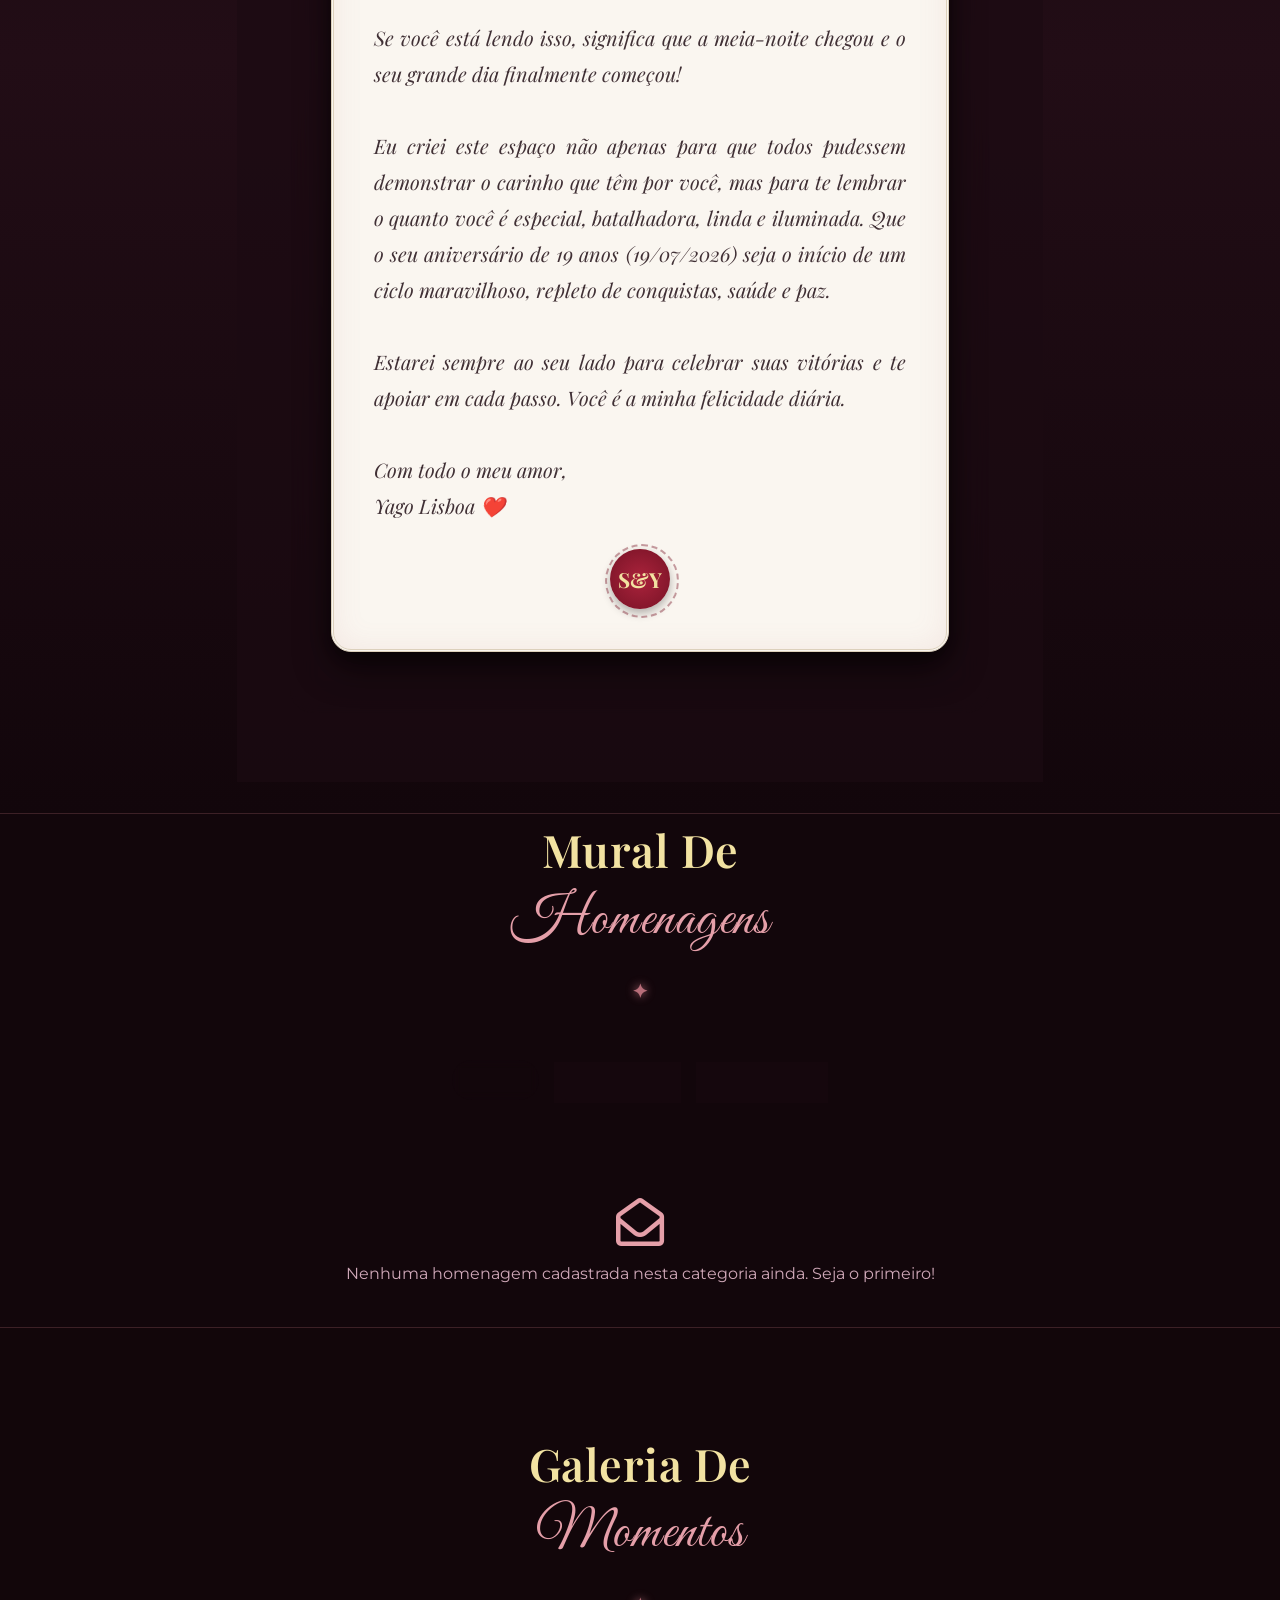
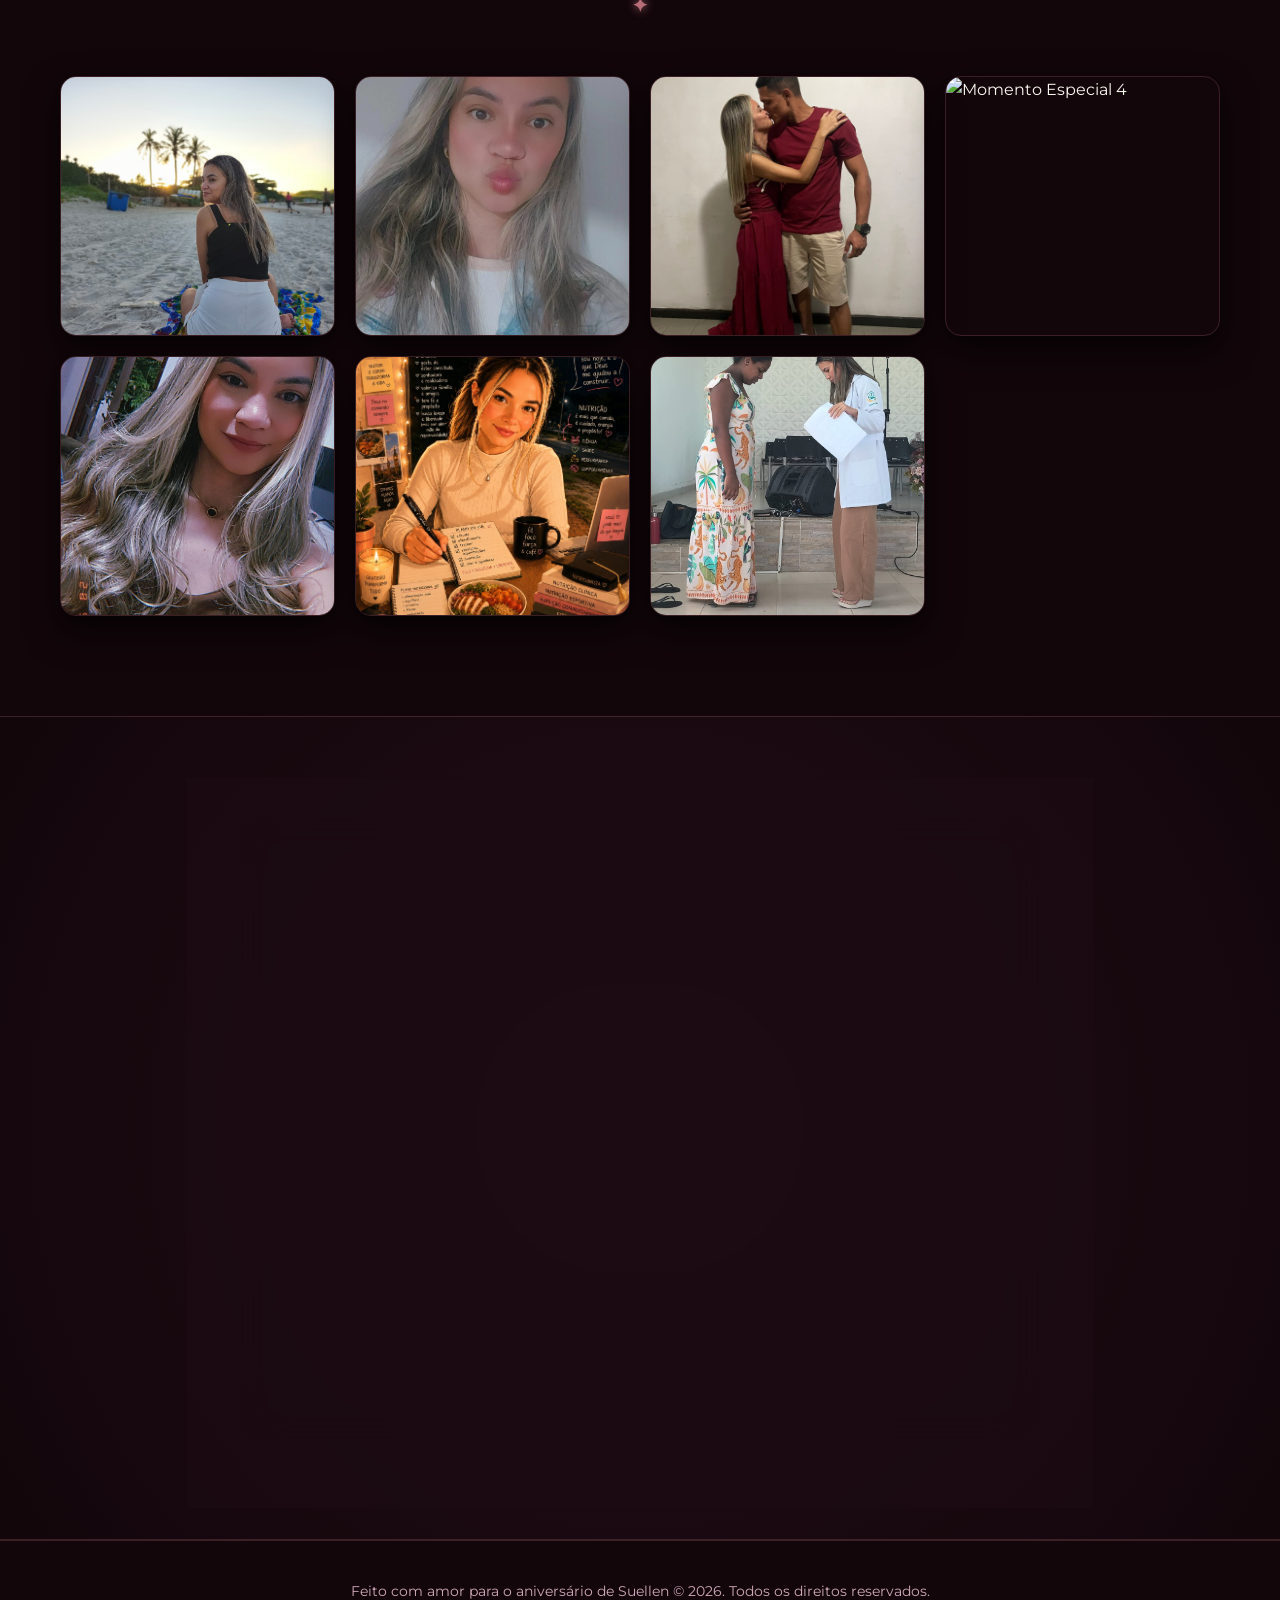
==== commit 6a5fb629: "Fase 2: Audio, Video, Cadeado Romantico e Privacidade" ====
--- a/index.html
+++ b/index.html
@@ -35,8 +35,9 @@
             <span class="bar"></span>
             <span class="bar"></span>
         </div>
-        <!-- Áudio de Fundo Instrumental Piano - Pode ser alterado por qualquer arquivo .mp3 -->
+        <!-- Áudio de Fundo - Para alterar a música, basta colocar um arquivo musica.mp3 na mesma pasta -->
         <audio id="bg-music" loop>
+            <source src="musica.mp3" type="audio/mpeg">
             <source src="https://www.soundhelix.com/examples/mp3/SoundHelix-Song-8.mp3" type="audio/mpeg">
             Seu navegador não suporta áudio HTML5.
         </audio>
@@ -80,6 +81,44 @@
         </div>
     </header>
 
+    <!-- CARTA SECRETA DE MEIA-NOITE -->
+    <section id="carta-secreta" class="secret-section">
+        <div class="container">
+            <div class="secret-container">
+                <h2 class="section-title" style="margin-bottom: 2rem;">Presente <span>Misterioso</span></h2>
+                <p style="color: var(--text-muted); max-width: 500px; margin: 0 auto 20px auto;">Há uma surpresa muito especial preparada pelo Yago trancada aqui. Ela se abrirá automaticamente na meia-noite do dia do seu aniversário!</p>
+                
+                <!-- O Cadeado -->
+                <div class="lock-wrapper" id="lock-wrapper">
+                    <div class="padlock-shackle"></div>
+                    <div class="padlock"></div>
+                </div>
+                
+                <!-- Cronômetro Específico da Carta -->
+                <div style="font-size: 0.9rem; color: var(--gold-dark); letter-spacing: 1px; font-weight: 600; text-transform: uppercase;" id="lock-timer-label">Desbloqueia em:</div>
+                <div style="font-family: var(--font-serif); font-size: 1.5rem; color: var(--text-color); margin-top: 5px; letter-spacing: 1px;" id="lock-timer">00d 00h 00m 00s</div>
+                
+                <!-- A Carta Revelada (Oculta por padrão no CSS) -->
+                <div class="secret-letter-revealed" id="secret-letter-card">
+                    <h3 class="secret-letter-title">Para o Amor da Minha Vida</h3>
+                    <div class="secret-letter-body" id="secret-letter-text">
+                        Suellen, meu amor,
+                        
+                        Se você está lendo isso, significa que a meia-noite chegou e o seu grande dia finalmente começou! 
+                        
+                        Eu criei este espaço não apenas para que todos pudessem demonstrar o carinho que têm por você, mas para te lembrar o quanto você é especial, batalhadora, linda e iluminada. Que o seu aniversário de 19 anos (19/07/2026) seja o início de um ciclo maravilhoso, repleto de conquistas, saúde e paz.
+                        
+                        Estarei sempre ao seu lado para celebrar suas vitórias e te apoiar em cada passo. Você é a minha felicidade diária.
+                        
+                        Com todo o meu amor,
+                        Yago Lisboa ❤️
+                    </div>
+                    <div class="letter-seal" style="margin-top: 25px;">S&Y</div>
+                </div>
+            </div>
+        </div>
+    </section>
+
     <!-- 3. MURAL DE HOMENAGENS -->
     <section id="mural" class="container">
         <h2 class="section-title">Mural de <span>Homenagens</span></h2>
@@ -141,7 +180,18 @@
                 <div class="letter-date" id="modal-date">19/07/2026</div>
             </div>
             
+            <!-- Imagem da Homenagem -->
             <img class="letter-photo" id="modal-photo" src="" alt="Foto da Homenagem" style="display: none;">
+            
+            <!-- Vídeo da Homenagem -->
+            <div class="letter-video-container" id="modal-video-container" style="display: none;">
+                <video class="letter-video" id="modal-video" controls></video>
+            </div>
+            
+            <!-- Áudio da Homenagem -->
+            <div class="letter-audio-container" id="modal-audio-container" style="display: none;">
+                <audio class="letter-audio" id="modal-audio" controls></audio>
+            </div>
             
             <div class="letter-body" id="modal-message">
                 Texto completo da homenagem...
--- a/style.css
+++ b/style.css
@@ -1366,3 +1366,194 @@
         padding: 30px 15px;
     }
 }
+
+/* ==========================================
+   FASE 2: ESTILOS DE MÍDIA, CADEADO E CARTA SECRETA
+   ========================================== */
+
+/* Indicadores de mídia nos cards */
+.tribute-media-indicator {
+    font-size: 0.85rem;
+    color: var(--gold-dark);
+    margin-left: 8px;
+    opacity: 0.8;
+}
+
+/* Reprodutores de Áudio e Vídeo no Modal da Carta */
+.letter-audio-container {
+    width: 100%;
+    margin: 20px 0;
+    padding: 15px;
+    background: rgba(34, 13, 22, 0.05);
+    border-radius: 12px;
+    border: 1px solid rgba(34, 13, 22, 0.1);
+}
+
+.letter-audio {
+    width: 100%;
+    outline: none;
+}
+
+.letter-video-container {
+    width: 100%;
+    margin: 20px 0;
+    border-radius: 12px;
+    overflow: hidden;
+    box-shadow: 0 10px 25px rgba(0,0,0,0.15);
+    border: 5px solid #fff;
+    background: #000;
+}
+
+.letter-video {
+    width: 100%;
+    max-height: 380px;
+    display: block;
+    object-fit: contain;
+}
+
+/* Seção da Carta Secreta Trancada */
+.secret-section {
+    background: linear-gradient(180deg, var(--bg-dark) 0%, var(--bg-dark-accent) 50%, var(--bg-dark) 100%);
+    border-top: 1px solid var(--border-glass);
+    border-bottom: 1px solid var(--border-glass);
+    padding: 100px 0;
+}
+
+.secret-container {
+    max-width: 700px;
+    margin: 0 auto;
+    text-align: center;
+    background: var(--bg-card);
+    border: 1px solid var(--border-glass-gold);
+    border-radius: 24px;
+    padding: 60px 40px;
+    backdrop-filter: blur(15px);
+    box-shadow: var(--shadow-premium);
+    position: relative;
+    overflow: hidden;
+}
+
+/* Cadeado Dourado Tridimensional */
+.lock-wrapper {
+    margin: 30px auto;
+    width: 120px;
+    height: 150px;
+    position: relative;
+    cursor: pointer;
+    user-select: none;
+}
+
+.padlock {
+    width: 100px;
+    height: 75px;
+    background: linear-gradient(135deg, #ffd700 0%, #d4af37 60%, #aa8c2c 100%);
+    border-radius: 15px;
+    position: absolute;
+    bottom: 0;
+    left: 10px;
+    box-shadow: 0 10px 25px rgba(0,0,0,0.5), inset 0 2px 5px rgba(255,255,255,0.5);
+    transition: var(--transition);
+    display: flex;
+    align-items: center;
+    justify-content: center;
+}
+
+.padlock::after {
+    content: '🔑';
+    font-size: 1.5rem;
+    filter: drop-shadow(0px 1px 2px rgba(0,0,0,0.5));
+}
+
+.padlock-shackle {
+    width: 70px;
+    height: 75px;
+    border: 12px solid #d4af37;
+    border-bottom: none;
+    border-radius: 35px 35px 0 0;
+    position: absolute;
+    top: 5px;
+    left: 25px;
+    z-index: -1;
+    transition: transform 0.5s cubic-bezier(0.175, 0.885, 0.32, 1.275);
+    transform-origin: left bottom;
+}
+
+/* Animação de Tremer (Negado) */
+.lock-wrapper.shake {
+    animation: shakeLock 0.5s ease-in-out;
+}
+
+@keyframes shakeLock {
+    0%, 100% { transform: translateX(0); }
+    20%, 60% { transform: translateX(-10px) rotate(-5deg); }
+    40%, 80% { transform: translateX(10px) rotate(5deg); }
+}
+
+/* Animação de Destrancar */
+.lock-wrapper.unlocked .padlock-shackle {
+    transform: translateY(-25px) rotate(-15deg);
+    border-color: #ffd700;
+}
+
+.lock-wrapper.unlocked .padlock {
+    background: linear-gradient(135deg, #ffe066 0%, #e6b800 60%, #b38f00 100%);
+    box-shadow: 0 15px 30px rgba(255, 215, 0, 0.4);
+}
+
+/* Texto da Carta Secreta Oculta */
+.secret-letter-revealed {
+    display: none;
+    background: #faf6f0;
+    color: var(--text-dark);
+    border-radius: 20px;
+    padding: 40px;
+    border: 3px double #dcd0bc;
+    margin-top: 30px;
+    box-shadow: var(--shadow-premium), inset 0 0 30px rgba(183, 110, 121, 0.1);
+    animation: scaleIn 0.8s cubic-bezier(0.175, 0.885, 0.32, 1.275) forwards;
+    text-align: justify;
+}
+
+.secret-letter-revealed.active {
+    display: block;
+}
+
+.secret-letter-title {
+    font-family: var(--font-serif);
+    font-size: 2.2rem;
+    color: var(--text-dark);
+    text-align: center;
+    margin-bottom: 20px;
+}
+
+.secret-letter-body {
+    font-family: var(--font-serif);
+    font-size: 1.25rem;
+    line-height: 1.8;
+    color: #403035;
+    font-style: italic;
+    white-space: pre-line;
+}
+
+/* Chuva de Confetes */
+.confetti {
+    position: absolute;
+    width: 10px;
+    height: 10px;
+    background-color: var(--rose-gold-light);
+    pointer-events: none;
+    z-index: 1100;
+    opacity: 0;
+    animation: fall 3s ease-in-out infinite;
+}
+
+@keyframes fall {
+    0% {
+        transform: translateY(-10px) rotate(0deg);
+        opacity: 1;
+    }
+    100% {
+        transform: translateY(100vh) rotate(720deg);
+        opacity: 0;
+    }
+}
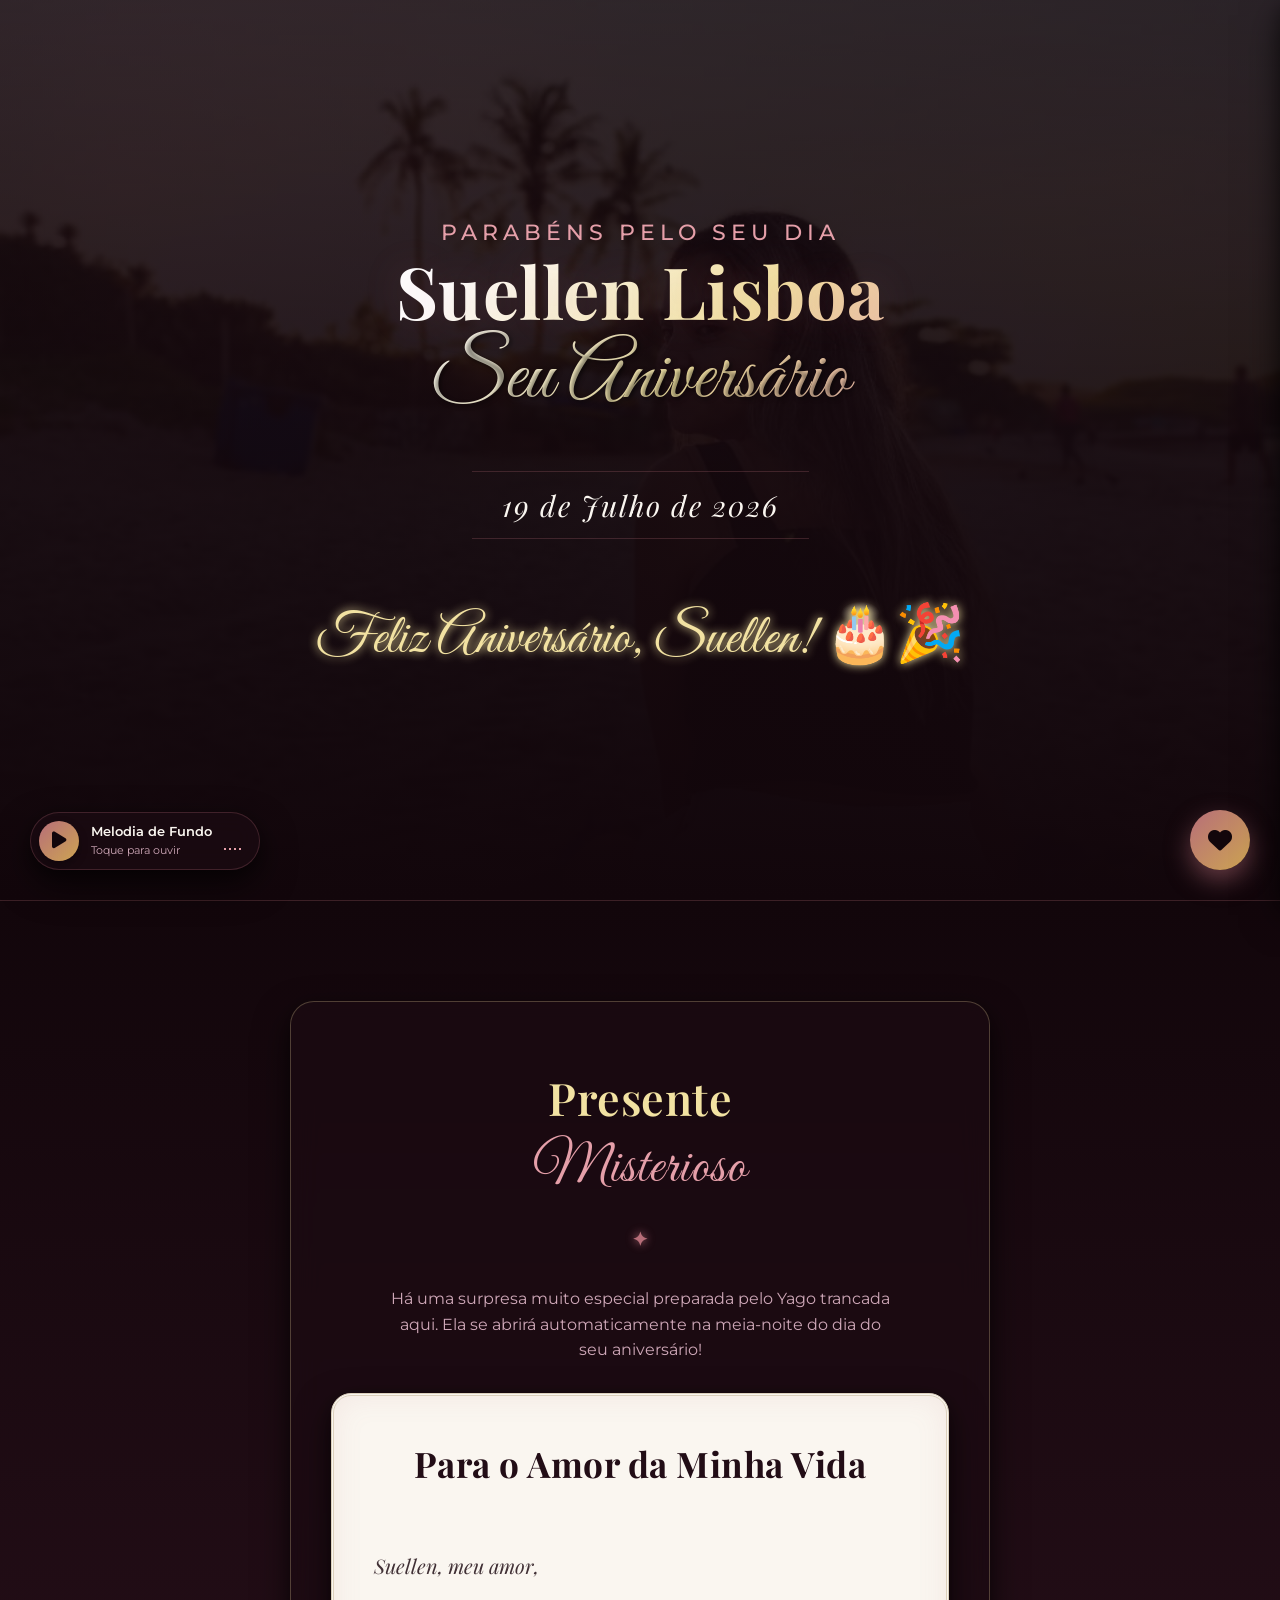
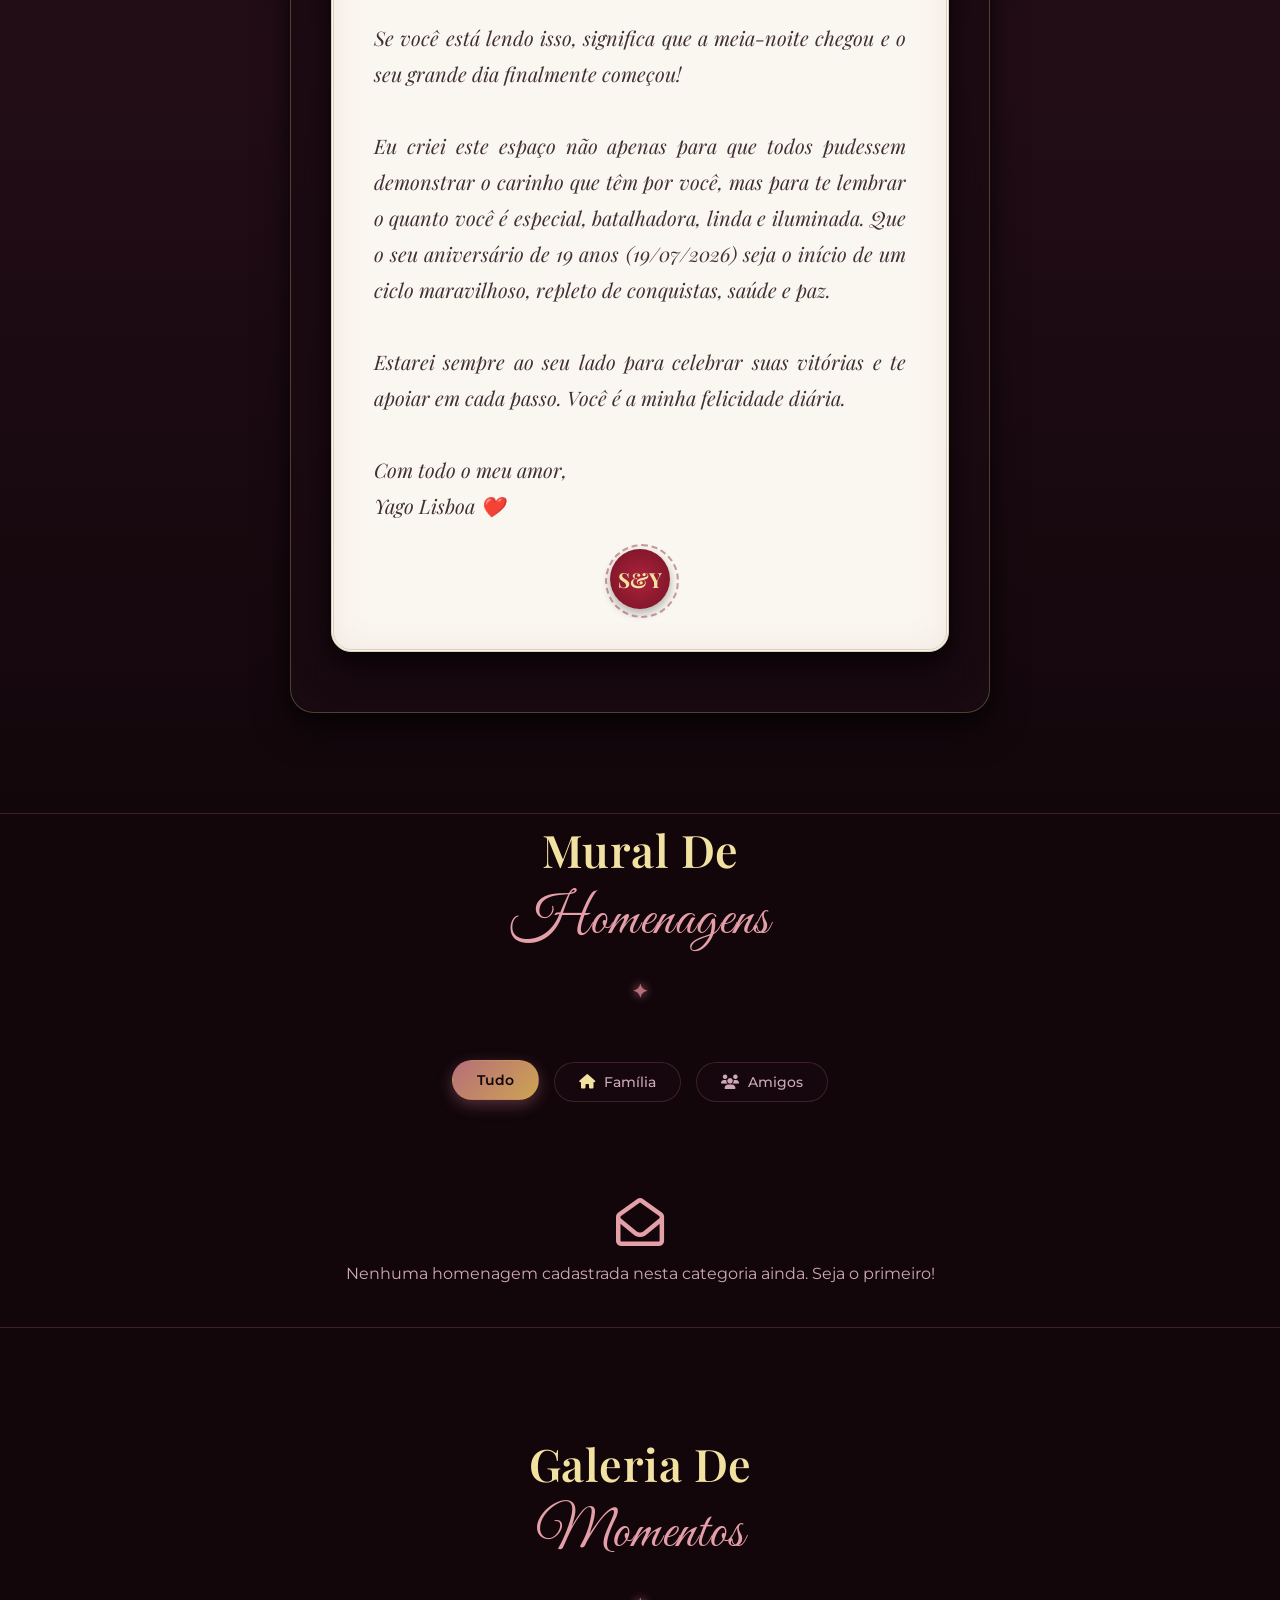
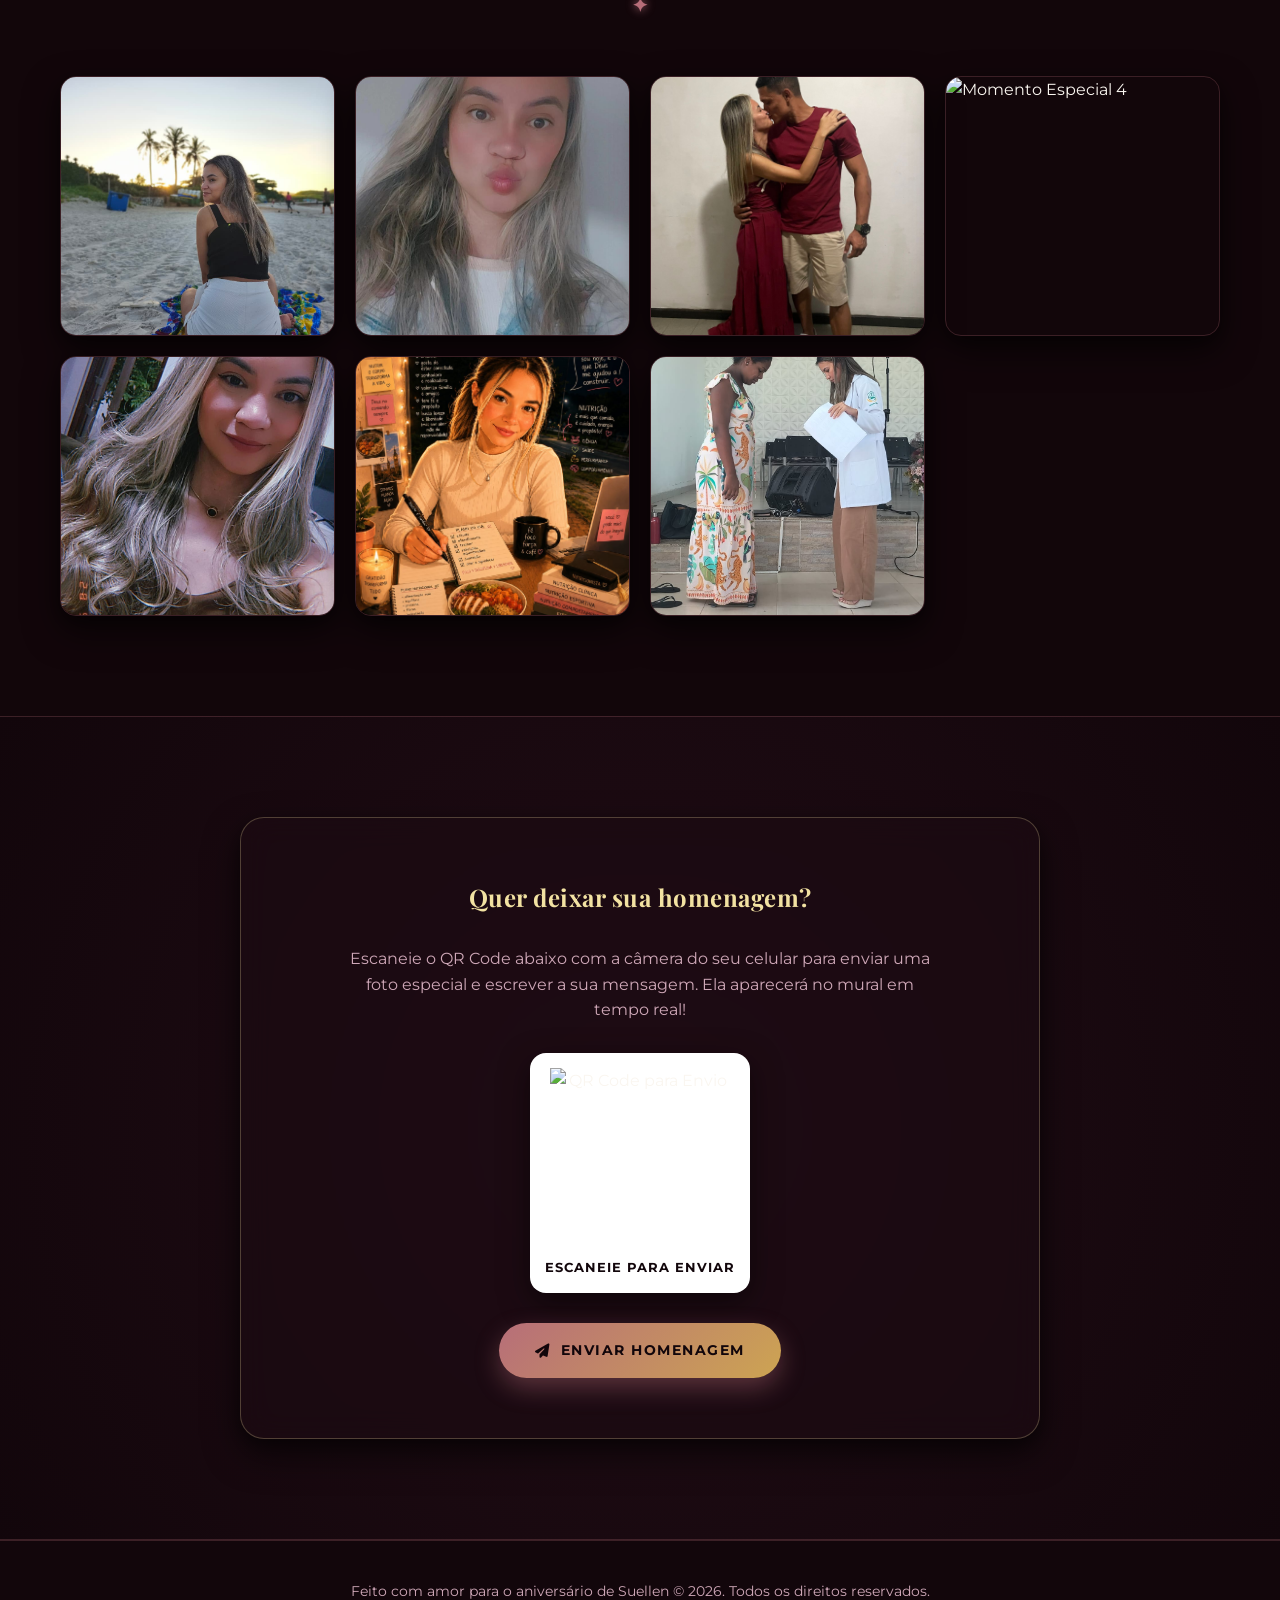
==== commit ffeaa345: "feat: sistema de moderação de homenagens com aprovação/rejeição" ====
--- a/index.html
+++ b/index.html
@@ -35,10 +35,9 @@
             <span class="bar"></span>
             <span class="bar"></span>
         </div>
-        <!-- Áudio de Fundo - Para alterar a música, basta colocar um arquivo musica.mp3 na mesma pasta -->
+        <!-- Áudio de Fundo -->
         <audio id="bg-music" loop>
-            <source src="musica.mp3" type="audio/mpeg">
-            <source src="https://www.soundhelix.com/examples/mp3/SoundHelix-Song-8.mp3" type="audio/mpeg">
+            <source src="YTDown.com_YouTube_Media_3u1WFhbouU0_007_128k.mp3" type="audio/mpeg">
             Seu navegador não suporta áudio HTML5.
         </audio>
     </div>
@@ -211,7 +210,7 @@
     
     <div class="admin-panel" id="admin-panel">
         <div class="admin-header">
-            <h3><i class="fas fa-cog"></i> Gerenciar Mural</h3>
+            <h3><i class="fas fa-shield-alt"></i> Moderação do Mural</h3>
             <button class="admin-close" id="admin-close-btn"><i class="fas fa-times"></i></button>
         </div>
         
@@ -226,11 +225,29 @@
             
             <button class="admin-btn" id="btn-reset-db" style="background: rgba(255, 74, 90, 0.15); border-color: rgba(255, 74, 90, 0.4); color: #ff4a5a;"><i class="fas fa-trash-alt"></i> Resetar para Padrão</button>
         </div>
-        
-        <h4>Mensagens Enviadas</h4>
-        <p style="font-size: 0.8rem; color: var(--text-muted); margin-bottom: 15px;">Aqui você pode excluir mensagens indesejadas.</p>
+
+        <!-- Abas de Moderação -->
+        <div class="admin-tabs">
+            <button class="admin-tab-btn active" data-tab="pending">
+                <i class="fas fa-clock"></i> Pendentes
+            </button>
+            <button class="admin-tab-btn" data-tab="approved">
+                <i class="fas fa-check-circle"></i> Aprovadas
+            </button>
+            <button class="admin-tab-btn" data-tab="rejected">
+                <i class="fas fa-times-circle"></i> Rejeitadas
+            </button>
+        </div>
+
+        <!-- Ação rápida -->
+        <div style="display:flex; justify-content:flex-end; margin-bottom: 10px;">
+            <button class="admin-btn" id="btn-approve-all" style="font-size:0.78rem; padding: 6px 14px; background:rgba(100,200,100,0.12); border-color:rgba(100,200,100,0.4); color:#6dc56d;">
+                <i class="fas fa-check-double"></i> Aprovar Todas Pendentes
+            </button>
+        </div>
+        
         <div class="tributes-list-admin" id="admin-tributes-list">
-            <!-- Lista de mensagens para deletar injetada via JS -->
+            <!-- Lista de mensagens injetada via JS -->
         </div>
     </div>
 
--- a/style.css
+++ b/style.css
@@ -1557,3 +1557,180 @@
         opacity: 0;
     }
 }
+
+/* ====================================================
+   SISTEMA DE MODERAÇÃO — Painel Admin Atualizado
+   ==================================================== */
+
+/* Badge de notificação no trigger oculto */
+.admin-trigger {
+    position: fixed !important;
+    bottom: 20px !important;
+    left: 20px !important;
+    z-index: 2000 !important;
+    cursor: pointer !important;
+    padding: 4px 8px !important;
+    border-radius: 4px !important;
+    font-size: 0.7rem !important;
+    color: transparent !important;
+    transition: color 0.3s ease !important;
+    user-select: none !important;
+}
+
+.admin-badge {
+    position: absolute;
+    top: -6px;
+    right: -6px;
+    background: linear-gradient(135deg, #ff4a5a, #c0392b);
+    color: #fff;
+    font-size: 0.65rem;
+    font-weight: 700;
+    font-family: var(--font-sans);
+    min-width: 18px;
+    height: 18px;
+    border-radius: 50%;
+    display: flex;
+    align-items: center;
+    justify-content: center;
+    padding: 0 4px;
+    border: 2px solid var(--bg-dark);
+    box-shadow: 0 2px 8px rgba(255, 74, 90, 0.5);
+    animation: pulseBadge 1.5s ease-in-out infinite;
+}
+
+@keyframes pulseBadge {
+    0%, 100% { transform: scale(1); box-shadow: 0 2px 8px rgba(255,74,90,0.5); }
+    50% { transform: scale(1.15); box-shadow: 0 4px 14px rgba(255,74,90,0.8); }
+}
+
+/* Abas de moderação */
+.admin-tabs {
+    display: flex;
+    gap: 6px;
+    margin: 16px 0 12px 0;
+    border-bottom: 1px solid var(--border-glass);
+    padding-bottom: 10px;
+}
+
+.admin-tab-btn {
+    flex: 1;
+    padding: 8px 6px;
+    border: 1px solid var(--border-glass);
+    border-radius: 8px;
+    background: transparent;
+    color: var(--text-muted);
+    font-family: var(--font-sans);
+    font-size: 0.72rem;
+    font-weight: 500;
+    cursor: pointer;
+    transition: all 0.25s ease;
+    display: flex;
+    align-items: center;
+    justify-content: center;
+    gap: 5px;
+    text-transform: uppercase;
+    letter-spacing: 0.5px;
+}
+
+.admin-tab-btn:hover {
+    border-color: var(--rose-gold);
+    color: var(--rose-gold-light);
+    background: rgba(183, 110, 121, 0.1);
+}
+
+.admin-tab-btn.active {
+    border-color: var(--gold);
+    color: var(--gold);
+    background: rgba(242, 226, 162, 0.1);
+    box-shadow: 0 0 10px rgba(242, 226, 162, 0.15);
+}
+
+/* Botões de ação nas linhas do admin */
+.admin-action-btn {
+    width: 32px;
+    height: 32px;
+    border-radius: 8px;
+    border: 1px solid transparent;
+    cursor: pointer;
+    display: flex;
+    align-items: center;
+    justify-content: center;
+    font-size: 0.8rem;
+    transition: all 0.2s ease;
+    flex-shrink: 0;
+}
+
+.admin-action-btn:hover {
+    transform: scale(1.12);
+    filter: brightness(1.3);
+}
+
+/* Ajuste no item admin para acomodar múltiplos botões */
+.tribute-item-admin {
+    display: flex !important;
+    align-items: center !important;
+    justify-content: space-between !important;
+    gap: 10px !important;
+    padding: 10px 12px !important;
+    border-radius: 10px !important;
+    background: rgba(255,255,255,0.03) !important;
+    border: 1px solid var(--border-glass) !important;
+    margin-bottom: 8px !important;
+    transition: background 0.2s ease !important;
+}
+
+.tribute-item-admin:hover {
+    background: rgba(183, 110, 121, 0.07) !important;
+}
+
+.admin-tribute-info {
+    flex: 1;
+    min-width: 0;
+}
+
+.admin-tribute-info h5 {
+    font-family: var(--font-sans);
+    font-size: 0.85rem;
+    font-weight: 600;
+    color: var(--text-color);
+    margin-bottom: 2px;
+    white-space: nowrap;
+    overflow: hidden;
+    text-overflow: ellipsis;
+}
+
+.admin-tribute-info p {
+    font-size: 0.78rem;
+    color: var(--text-muted);
+    margin: 0;
+    white-space: nowrap;
+    overflow: hidden;
+    text-overflow: ellipsis;
+}
+
+/* Toast de feedback do admin */
+.admin-toast {
+    position: sticky;
+    bottom: 10px;
+    left: 0;
+    right: 0;
+    margin: 10px 0 0 0;
+    padding: 10px 16px;
+    background: rgba(30, 15, 20, 0.95);
+    border: 1px solid var(--border-glass-gold);
+    border-radius: 10px;
+    color: var(--gold);
+    font-family: var(--font-sans);
+    font-size: 0.82rem;
+    text-align: center;
+    backdrop-filter: blur(10px);
+    animation: toastIn 0.3s ease;
+    z-index: 10;
+    box-shadow: 0 4px 15px rgba(0,0,0,0.4);
+}
+
+@keyframes toastIn {
+    from { opacity: 0; transform: translateY(8px); }
+    to { opacity: 1; transform: translateY(0); }
+}
+
